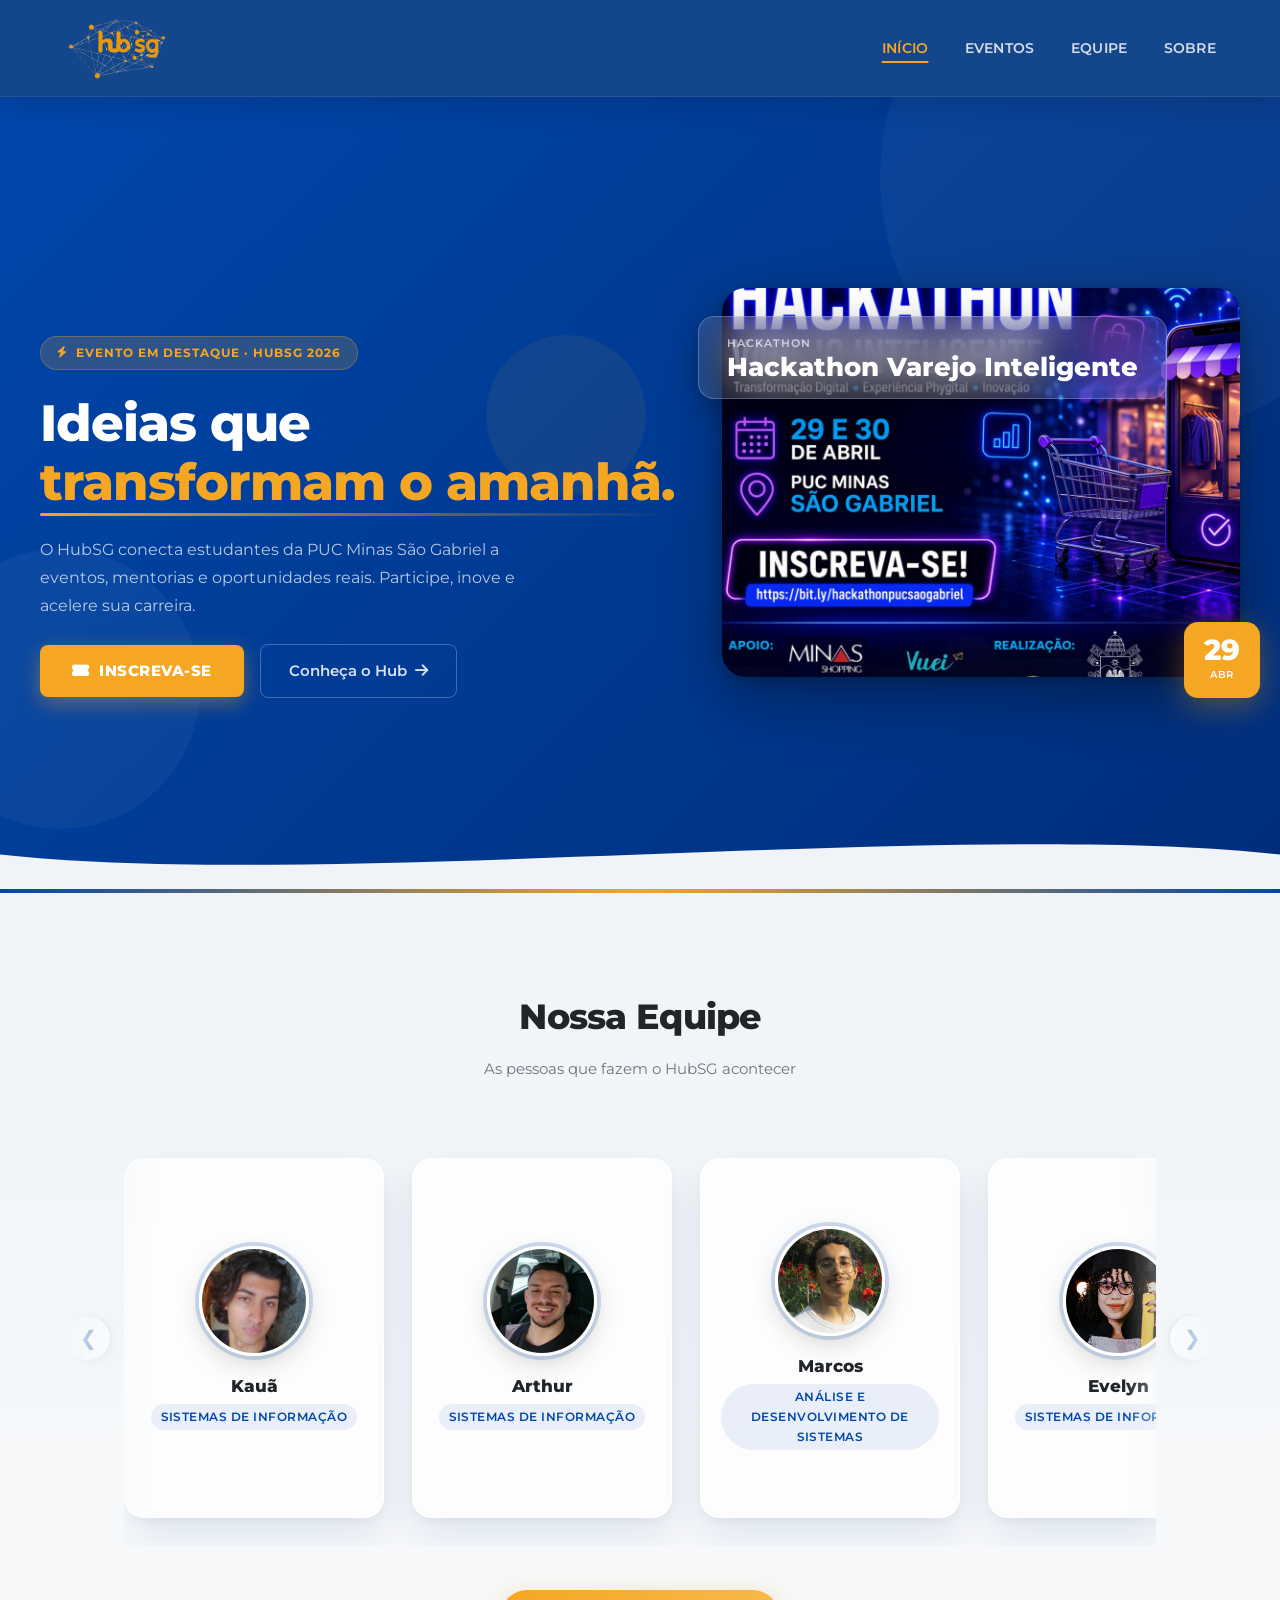
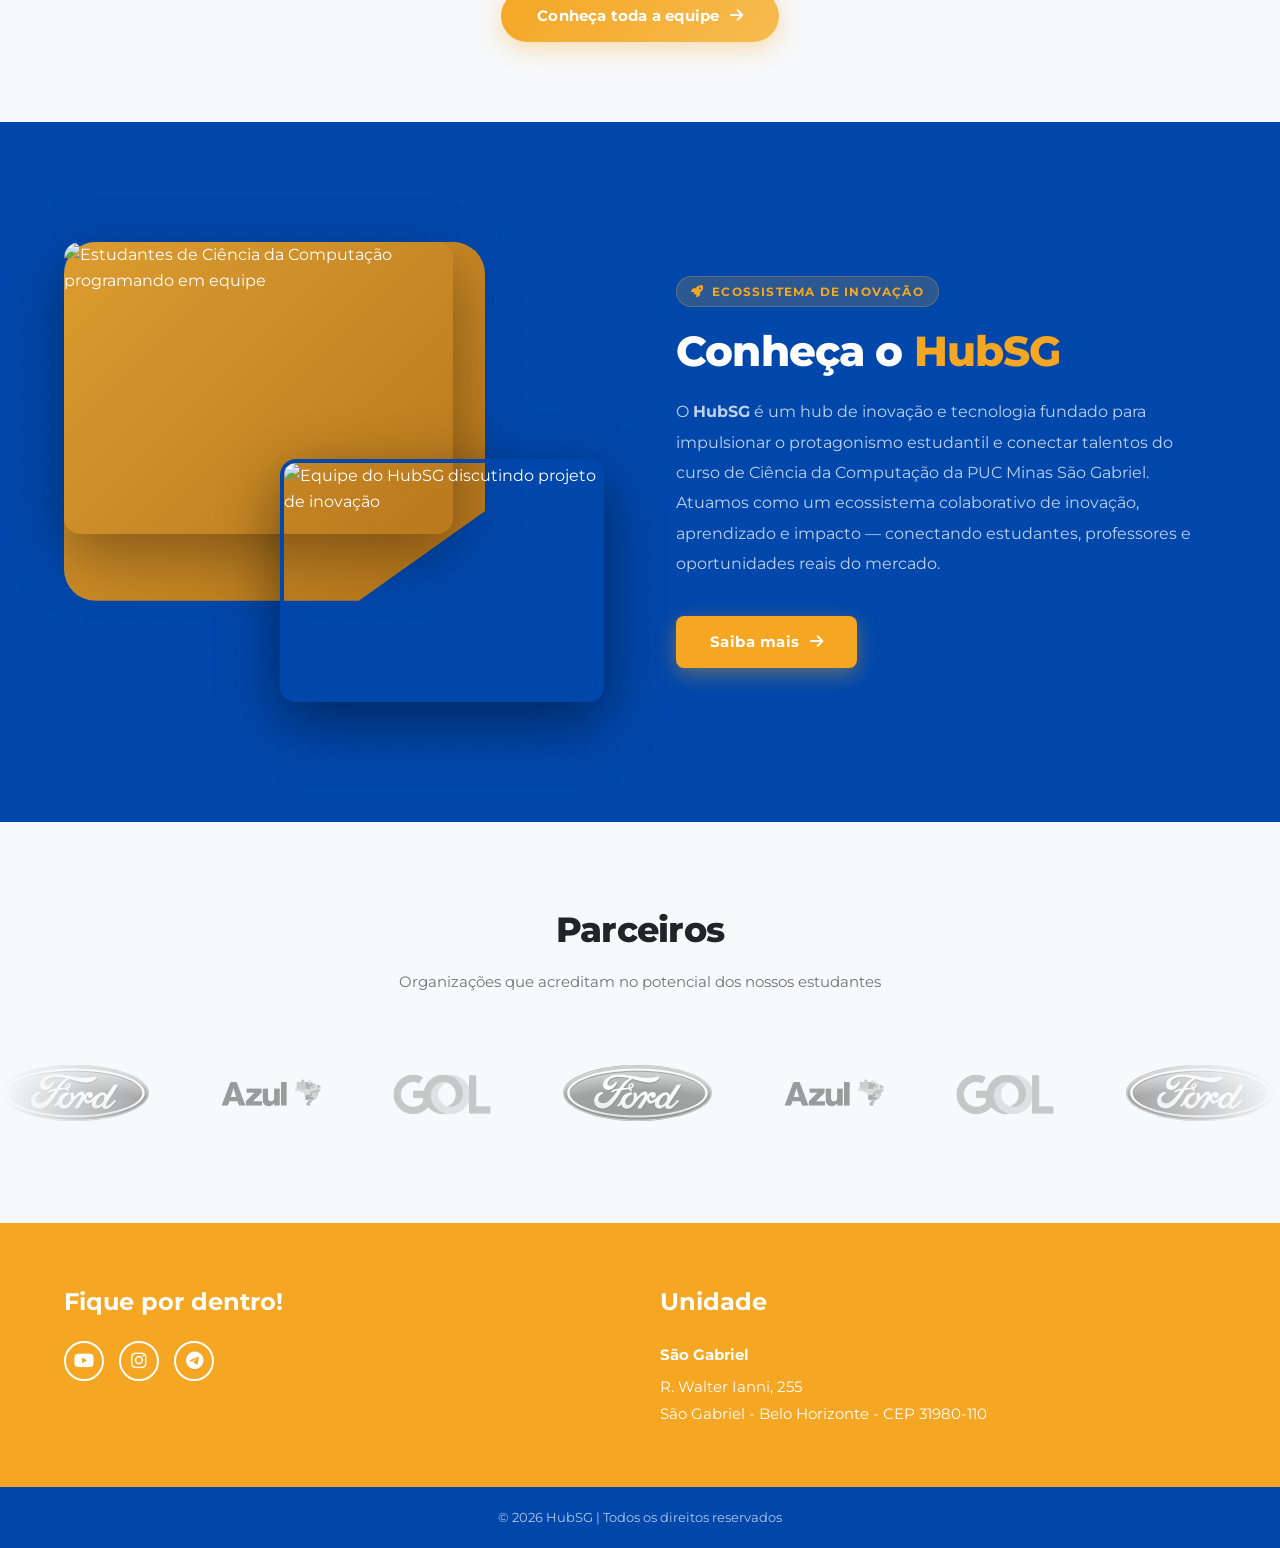
==== index.html @ 2fa50124 "Correção da imagem inicial" ====
<!DOCTYPE html>
<html lang="pt-BR">

<head>
    <meta charset="UTF-8">
    <meta name="viewport" content="width=device-width, initial-scale=1.0">
    <title>HubSG - Seu projeto pode virar negócio</title>

    <link href="https://fonts.googleapis.com/css2?family=Montserrat:wght@400;600;700;800&display=swap" rel="stylesheet">
    <link rel="stylesheet" href="https://cdnjs.cloudflare.com/ajax/libs/font-awesome/6.4.0/css/all.min.css">

    <link rel="stylesheet" href="src/assets/css/global.css">
    <link rel="stylesheet" href="src/assets/css/home.css">
    <link rel="stylesheet" href="src/assets/css/equipe.css">
</head>

<body>

    <header>
        <div class="container nav-container">
            <a href="#inicio" class="logo"><img src="src/assets/images/hero/image 34.png" alt="Logo HubSG"></a>
            <div class="menu-toggle" id="mobile-menu" aria-label="Abrir menu de navegação" aria-expanded="false">
                <i class="fas fa-bars" aria-hidden="true"></i>
            </div>
            <ul class="nav-links" id="nav-links" role="list">
                <li><a href="#inicio" class="active" aria-current="page">Início</a></li>
                <li><a href="pages/eventos.html">Eventos</a></li>
                <li><a href="pages/equipe.html">Equipe</a></li>
                <li><a href="pages/sobre.html">Sobre</a></li>
            </ul>
        </div>
    </header>

    <main>

        <!-- =============================================
             HERO SECTION
        ============================================= -->
        <section id="inicio" class="hero">

            <!-- Formas geométricas decorativas de fundo -->
            <div class="hero-bg-shapes" aria-hidden="true">
                <div class="shape shape-1"></div>
                <div class="shape shape-2"></div>
                <div class="shape shape-3"></div>
            </div>

            <div class="container">
                <div class="hero-banner">

                    <!-- Coluna esquerda: texto e CTAs -->
                    <div class="hero-content animate-on-scroll">

                        <!-- Pílula de categoria / eyebrow text -->
                        <span class="hero-tag">
                            <i class="fas fa-bolt"></i>
                            Evento em Destaque · HubSG 2026
                        </span>

                        <h1 class="hero-title">
                            Ideias que<br>
                            <span class="highlight">transformam o amanhã.</span>
                        </h1>

                        <p class="hero-subtitle">
                            O HubSG conecta estudantes da PUC Minas São Gabriel
                            a eventos, mentorias e oportunidades reais. Participe,
                            inove e acelere sua carreira.
                        </p>

                        <div class="hero-cta-group">
                            <a href="pages/eventos.html" class="btn-hero-primary" id="btn-hero-destaque">
                                <i class="fas fa-calendar-alt"></i>
                                Ver Eventos
                            </a>
                            <a href="pages/sobre.html" class="btn-hero-secondary">
                                Conheça o Hub
                                <i class="fas fa-arrow-right"></i>
                            </a>
                        </div>
                    </div>

                    <!-- Coluna direita: imagem com overlays glassmorphism -->
                    <div class="hero-visual">

                        <img id="hero-destaque-img" class="hero-visual__img"
                            src="../src/assets/images/eventos/hackathonVarejoInteligente.jpeg"
                            alt="Alunos e professores colaborando em projetos de inovação">

                        <!-- Badge glassmorphism: categoria + título do evento -->
                        <div class="hero-glass-badge" id="hero-destaque-badge">
                            <span class="badge-label" id="hero-badge-label">Hub de Inovação</span>
                            <span class="badge-value" id="hero-badge-value">HubSG</span>
                        </div>

                        <!-- Selo flutuante pulsante: dia + mês do evento -->
                        <div class="hero-year-badge" id="hero-destaque-data">
                            <div class="badge-year" id="hero-badge-dia">2026</div>
                            <div class="badge-tagline" id="hero-badge-mes">Presente</div>
                        </div>

                    </div>
                </div>
            </div>

            <!-- Divisor curvo SVG ligando com a próxima seção -->
            <div class="hero-wave" aria-hidden="true">
                <svg viewBox="0 0 1440 80" xmlns="http://www.w3.org/2000/svg" preserveAspectRatio="none">
                    <path d="M0,40 C360,80 1080,0 1440,40 L1440,80 L0,80 Z" fill="#f0f4f8" />
                </svg>
            </div>

        </section>


        <!-- =============================================
             EQUIPE SECTION (cards gerados via JS)
        ============================================= -->
        <section id="projetos" class="equipe animate-on-scroll">
            <div class="container">
                <h2 class="section-title">Nossa Equipe</h2>
                <p class="section-subtitle">As pessoas que fazem o HubSG acontecer</p>

                <div class="carousel-wrapper">
                    <button class="carousel-btn prev" aria-label="Card anterior">&#10094;</button>
                    <div class="carousel-track" id="team-grid"></div>
                    <button class="carousel-btn next" aria-label="Próximo card">&#10095;</button>
                </div>

                <!-- CTA: link para a página completa da equipe -->
                <div class="equipe-cta-wrapper">
                    <a href="pages/equipe.html" class="btn-equipe-ver-todos" id="btn-ver-toda-equipe">
                        <span>Conheça toda a equipe</span>
                        <i class="fas fa-arrow-right"></i>
                    </a>
                </div>
            </div>
        </section>


        <!-- =============================================
             ECOSSISTEMA / SOBRE SECTION
        ============================================= -->
        <section id="sobre" class="hubsg">
            <div class="container hubsg-container">

                <!-- Visual: imagens sobrepostas -->
                <div class="hubsg-visual animate-on-scroll">
                    <div class="abstract-shape" aria-hidden="true"></div>
                    <div class="hubsg-images">
                        <img src="https://images.unsplash.com/photo-1522071820081-009f0129c71c?auto=format&fit=crop&w=700&q=80"
                            alt="Estudantes de Ciência da Computação programando em equipe">
                        <img src="https://images.unsplash.com/photo-1517245386807-bb43f82c33c4?auto=format&fit=crop&w=700&q=80"
                            alt="Equipe do HubSG discutindo projeto de inovação">
                    </div>
                </div>

                <!-- Texto -->
                <div class="hubsg-text slide-in-right">
                    <span class="section-tag">
                        <i class="fas fa-rocket"></i>
                        Ecossistema de Inovação
                    </span>
                    <h2>Conheça o <em>HubSG</em></h2>
                    <p>
                        O <strong>HubSG</strong> é um hub de inovação e tecnologia fundado para impulsionar o
                        protagonismo
                        estudantil e conectar talentos do curso de Ciência da Computação da PUC Minas São Gabriel.
                        Atuamos como um ecossistema colaborativo de inovação, aprendizado e impacto — conectando
                        estudantes, professores e oportunidades reais do mercado.
                    </p>
                    <a href="pages/sobre.html" class="btn-saiba-mais">
                        Saiba mais
                        <i class="fas fa-arrow-right"></i>
                    </a>
                </div>
            </div>
        </section>


        <!-- =============================================
             PARCEIROS SECTION
        ============================================= -->
        <section id="parceiros" class="parceiros animate-on-scroll">
            <div class="container">
                <h2 class="section-title">Parceiros</h2>
                <p class="section-subtitle">Organizações que acreditam no potencial dos nossos estudantes</p>
            </div>

            <!-- A faixa de logos é full-width intencionalmente (fora do .container) -->
            <div class="logos-carousel" aria-label="Carrossel de logos dos parceiros">
                <div class="logos-track">
                    <!-- Logos originais -->
                    <img src="src/assets/images/logos/Ford_Motor_Company_Logo.svg" alt="Logo Ford">
                    <img src="src/assets/images/logos/LOGO_AZUL_LINHAS_AEREAS.png" alt="Logo Azul">
                    <img src="src/assets/images/logos/Gol_Linhas_Aéreas_Inteligentes_logo_(2015,_without_the_slogan).svg.png"
                        alt="Logo GOL">
                    <!-- Duplicados para o loop infinito funcionar sem salto -->
                    <img src="src/assets/images/logos/Ford_Motor_Company_Logo.svg" alt="Logo Ford" aria-hidden="true">
                    <img src="src/assets/images/logos/LOGO_AZUL_LINHAS_AEREAS.png" alt="Logo Azul" aria-hidden="true">
                    <img src="src/assets/images/logos/Gol_Linhas_Aéreas_Inteligentes_logo_(2015,_without_the_slogan).svg.png"
                        alt="Logo GOL" aria-hidden="true">
                </div>
            </div>
        </section>

    </main>

    <section class="pre-footer">
        <div class="container pre-footer-grid">
            <div class="pre-footer-col">
                <h3>Fique por dentro!</h3>
                <div class="social-links">
                    <a href="#" aria-label="YouTube"><i class="fab fa-youtube"></i></a>
                    <a href="#" aria-label="Instagram"><i class="fab fa-instagram"></i></a>
                    <a href="#" aria-label="Telegram"><i class="fab fa-telegram-plane"></i></a>
                </div>
            </div>
            <div class="pre-footer-col">
                <h3>Unidade</h3>
                <div class="address-text">
                    <strong>São Gabriel</strong>
                    R. Walter Ianni, 255<br>
                    São Gabriel - Belo Horizonte - CEP 31980-110
                </div>
            </div>
        </div>
    </section>

    <footer>
        <div class="container">
            © 2026 HubSG | Todos os direitos reservados
        </div>
    </footer>

    <script src="src/scripts/global.js" defer></script>
    <script src="src/scripts/animations.js" defer></script>
    <script src="src/scripts/carrossel.js" defer></script>
    <script src="src/scripts/home-hero.js" defer></script>
</body>

</html>
---- src/assets/css/global.css ----
/* --- Variáveis --- */
:root {
    --primary-blue: #0047AB;
    --dark-blue: #003380;
    --orange: #F5A623;
    --orange-hover: #e0961b;
    --white: #FFFFFF;
    --light-gray: #F8F9FA;
    --dark-text: #212529;
    --card-shadow: 0 8px 24px rgba(0, 0, 0, 0.08);
    --transition: all 0.3s ease;
}

/* --- Reset e Estilos Globais --- */
* {
    margin: 0;
    padding: 0;
    box-sizing: border-box;
}

html {
    scroll-behavior: smooth;
}

body {
    font-family: 'Montserrat', sans-serif;
    color: var(--dark-text);
    line-height: 1.6;
    background-color: var(--white);
    overflow-x: hidden;
}

a {
    text-decoration: none;
    color: inherit;
}

ul {
    list-style: none;
}

img {
    max-width: 100%;
    height: auto;
    display: block;
}

.container {
    width: 90%;
    max-width: 1200px;
    margin: 0 auto;
}

/* --- Animações --- */
.animate-on-scroll {
    opacity: 0;
    transform: translateY(30px);
    transition: opacity 0.8s ease-out, transform 0.8s ease-out;
}

.animate-on-scroll.visible {
    opacity: 1;
    transform: translateY(0);
}

.slide-in-right {
    opacity: 0;
    transform: translateX(50px);
    transition: opacity 0.8s ease-out, transform 0.8s ease-out;
}

.slide-in-right.visible {
    opacity: 1;
    transform: translateX(0);
}

/* ──────────────────────────────────────────────────────────
   CABEÇALHO (HEADER) — Premium Glassmorphism
   ────────────────────────────────────────────────────────── */

/*
  Em vez de um bloco sólido, usamos uma cor azul translúcida
  combinada com backdrop-filter: blur() para o efeito glass.
  Isso garante que o conteúdo rolado por baixo apareça difuso,
  mantendo o header legível e visualmente sofisticado.
*/
header {
    background-color: rgba(0, 55, 130, 0.92);
    backdrop-filter: blur(14px);
    -webkit-backdrop-filter: blur(14px);
    color: var(--white);
    padding: 16px 0;
    position: sticky;
    top: 0;
    z-index: 1000;
    /* Borda inferior sutil que separa header do conteúdo sem ser agressiva */
    border-bottom: 1px solid rgba(255, 255, 255, 0.08);
    /* Sombra difusa e suave — não a sombra dura anterior */
    box-shadow: 0 4px 32px rgba(0, 0, 0, 0.18);
    /* Transição para mudanças de scroll (usada opcionalmente via JS) */
    transition: background-color 0.3s ease, box-shadow 0.3s ease;
}

.nav-container {
    display: flex;
    justify-content: space-between;
    align-items: center;
}

.logo img {
    height: 64px;
    width: auto;
    transition: transform 0.3s ease, opacity 0.3s ease;
}
.logo:hover img {
    transform: scale(1.04);
    opacity: 0.9;
}

/* ── Links de navegação (desktop) ── */
.nav-links {
    display: flex;
    gap: 36px;
    align-items: center;
}

.nav-links a {
    color: rgba(255, 255, 255, 0.82);
    font-weight: 600;
    font-size: 14px;
    letter-spacing: 0.3px;
    text-transform: uppercase;
    position: relative;
    padding-bottom: 4px;
    transition: color 0.25s ease;
}

/*
  Sublinhado animado do CENTRO para as PONTAS.
  O truque: left: 50% + width: 0 + transform: translateX(-50%)
  faz a linha crescer simetricamente a partir do centro.
*/
.nav-links a::after {
    content: '';
    position: absolute;
    bottom: -2px;
    left: 50%;
    width: 0;
    height: 2px;
    background-color: var(--orange);
    border-radius: 2px;
    transform: translateX(-50%);
    transition: width 0.3s ease;
}

/* Hover: cor laranja + leve lift + linha cresce do centro */
.nav-links a:hover {
    color: var(--orange);
    transform: translateY(-1px);
}
.nav-links a:hover::after {
    width: 100%;
}

/* ── Estado ATIVO (página atual) ── */
/*
  Adicione class="active" no <a> do link da página corrente.
  O link ativo fica laranja e com a linha sempre visível.
*/
.nav-links a.active {
    color: var(--orange);
}
.nav-links a.active::after {
    width: 100%;
}

/* ── Hambúrguer (mobile) ── */
.menu-toggle {
    display: none;
    flex-direction: column;
    justify-content: center;
    align-items: center;
    width: 40px;
    height: 40px;
    cursor: pointer;
    background: rgba(255, 255, 255, 0.1);
    border-radius: 8px;
    border: 1px solid rgba(255, 255, 255, 0.15);
    transition: background 0.25s ease;
    z-index: 1001;
}
.menu-toggle:hover {
    background: rgba(255, 255, 255, 0.18);
}

/*
  Ícone do hambúrguer como 3 barras puras em CSS
  (sem depender de FontAwesome para o ícone em si).
  Mantemos o <i class="fas fa-bars"> para quem já usa FA,
  mas o botão em si tem o estilo próprio.
*/
.menu-toggle i {
    font-size: 18px;
    color: var(--white);
    line-height: 1;
    pointer-events: none;
}


/* --- Pré-rodapé --- */
.pre-footer {
    background-color: var(--orange);
    color: var(--white);
    padding: 60px 0;
}

.pre-footer-grid {
    display: grid;
    grid-template-columns: 1fr 1fr;
    gap: 40px;
}

.pre-footer h3 {
    font-size: 24px;
    font-weight: 700;
    margin-bottom: 20px;
}

.social-links {
    display: flex;
    gap: 15px;
}

.social-links a {
    display: flex;
    align-items: center;
    justify-content: center;
    width: 40px;
    height: 40px;
    border: 2px solid var(--white);
    border-radius: 50%;
    font-size: 18px;
    transition: var(--transition);
}

.social-links a:hover {
    background-color: var(--white);
    color: var(--orange);
}

.address-text {
    font-size: 15px;
    line-height: 1.8;
}

.address-text strong {
    display: block;
    margin-bottom: 5px;
}

/* --- Rodapé --- */
footer {
    background-color: var(--primary-blue);
    color: rgba(255, 255, 255, 0.7);
    text-align: center;
    padding: 20px 0;
    font-size: 13px;
}

/* --- Responsividade --- */
@media (max-width: 992px) {
    .hero-banner {
        flex-direction: column;
    }

    .hero-visual {
        clip-path: none;
        min-height: 300px;
    }

    .hubsg-container {
        flex-direction: column;
    }

    .hubsg-visual {
        width: 100%;
    }

    .abstract-shape {
        clip-path: polygon(0 0, 100% 0, 100% 40%, 0% 60%);
        height: 100%;
    }
}

@media (max-width: 768px) {

    /* ── Menu hambúrguer visível ── */
    .menu-toggle {
        display: flex;
    }

    /*
      Menu mobile: painel elegante com Glassmorphism.
      Usamos opacity + transform (translateY) em vez de display:none/block
      para que a transição CSS funcione corretamente.
      O JS alterna a classe .active para disparar a animação.
    */
    .nav-links {
        /* Estado FECHADO (invisível, deslocado para cima) */
        flex-direction: column;
        align-items: center;
        gap: 4px;
        position: absolute;
        top: calc(100% + 8px); /* 8px abaixo do header */
        left: 16px;
        right: 16px;
        width: auto;
        /* Glassmorphism no painel mobile */
        background: rgba(0, 38, 100, 0.96);
        backdrop-filter: blur(20px);
        -webkit-backdrop-filter: blur(20px);
        border: 1px solid rgba(255, 255, 255, 0.1);
        border-radius: 0 0 20px 20px;
        padding: 12px 0 20px;
        box-shadow: 0 20px 60px rgba(0, 0, 0, 0.35);
        text-align: center;
        /* Animação de entrada */
        opacity: 0;
        transform: translateY(-12px);
        pointer-events: none;
        transition: opacity 0.3s ease, transform 0.3s ease;
        /* Sobrepõe o conteúdo abaixo do header */
        z-index: 999;
    }

    /* Estado ABERTO — disparado pelo JS via .active */
    .nav-links.active {
        opacity: 1;
        transform: translateY(0);
        pointer-events: auto;
    }

    /* Links dentro do menu mobile */
    .nav-links li {
        width: 100%;
    }
    .nav-links a {
        display: block;
        width: 100%;
        padding: 14px 24px;
        font-size: 13px;
        letter-spacing: 1px;
        color: rgba(255, 255, 255, 0.85);
        border-radius: 10px;
        transition: background 0.2s ease, color 0.2s ease;
        text-transform: uppercase;
    }
    /* Hover no mobile: destaque sutil */
    .nav-links a:hover {
        background: rgba(255, 255, 255, 0.08);
        color: var(--orange);
        transform: none; /* Remove o translateY do desktop no mobile */
    }
    /* Linha ativa no mobile */
    .nav-links a::after {
        display: none;
    }
    .nav-links a.active {
        background: rgba(245, 166, 35, 0.12);
        color: var(--orange);
    }

    /* Separador decorativo entre items */
    .nav-links li + li {
        border-top: 1px solid rgba(255, 255, 255, 0.06);
    }

    /* ── Outros ajustes mobile ── */
    .hero-title {
        font-size: 26px;
    }

    .pre-footer-grid {
        grid-template-columns: 1fr;
        text-align: center;
    }

    .social-links {
        justify-content: center;
    }
}
---- src/assets/css/home.css ----
/* ================================================================
   home.css — Estilos exclusivos da Home
   Projeto: HubSG — Hub de Inovação PUC Minas São Gabriel
   Padrão: Mobile-first · Reusa variáveis e utilitários de global.css
================================================================ */


/* ================================================================
   KEYFRAMES GLOBAIS DA HOME
================================================================ */

/* Surgimento suave de baixo para cima */
@keyframes fadeInUp {
    from {
        opacity: 0;
        transform: translateY(40px);
    }
    to {
        opacity: 1;
        transform: translateY(0);
    }
}

/* Pulso suave no selo flutuante */
@keyframes pulse-glow {
    0%, 100% { box-shadow: 0 8px 32px rgba(245, 166, 35, 0.35); }
    50%       { box-shadow: 0 12px 48px rgba(245, 166, 35, 0.65); }
}

/* Floating suave para formas decorativas */
@keyframes float {
    0%, 100% { transform: translateY(0) rotate(0deg); }
    50%       { transform: translateY(-18px) rotate(3deg); }
}

/* Scroll do carrossel de logos */
@keyframes scroll-carousel {
    0%   { transform: translateX(0); }
    100% { transform: translateX(-50%); }
}


/* ================================================================
   1. HERO SECTION
================================================================ */

.hero {
    background: linear-gradient(135deg, var(--primary-blue) 0%, #002d7a 100%);
    padding: 80px 0 0;
    position: relative;
    overflow: hidden;
    /* altura mínima generosa para a hero respirar */
    min-height: 88vh;
    display: flex;
    align-items: center;
}

/* --- Formas de fundo decorativas --- */
.hero-bg-shapes {
    position: absolute;
    inset: 0;
    pointer-events: none;
    z-index: 1;
}

.hero-bg-shapes .shape {
    position: absolute;
    border-radius: 50%;
    background: rgba(255, 255, 255, 0.04);
}

.hero-bg-shapes .shape-1 {
    width: 520px;
    height: 520px;
    top: -180px;
    right: -120px;
    animation: float 9s ease-in-out infinite;
}

.hero-bg-shapes .shape-2 {
    width: 280px;
    height: 280px;
    bottom: 60px;
    left: -80px;
    animation: float 12s ease-in-out infinite reverse;
}

.hero-bg-shapes .shape-3 {
    width: 160px;
    height: 160px;
    top: 30%;
    left: 38%;
    animation: float 7s ease-in-out infinite;
    background: rgba(245, 166, 35, 0.07);
}

/* --- Container principal da hero --- */
.hero > .container {
    position: relative;
    z-index: 2;
    width: 100%;
}

/* Layout em duas colunas: conteúdo | visual
   Rebalanceado: texto ganha mais espaço (1.15fr),
   imagem fica proporcional como "card de destaque" (1fr) */
.hero-banner {
    display: grid;
    grid-template-columns: 1.15fr 1fr;
    align-items: center;
    gap: 48px;
    animation: fadeInUp 0.9s ease-out both;
}

/* --- Coluna esquerda: texto --- */
.hero-content {
    display: flex;
    flex-direction: column;
    gap: 24px;
    padding: 48px 0 80px;
}

/* Pílula de categoria acima do título */
.hero-tag {
    display: inline-flex;
    align-items: center;
    gap: 8px;
    background: rgba(245, 166, 35, 0.18);
    color: var(--orange);
    font-size: 0.78rem;
    font-weight: 700;
    letter-spacing: 0.08em;
    text-transform: uppercase;
    padding: 6px 16px;
    border-radius: 100px;
    border: 1px solid rgba(245, 166, 35, 0.3);
    width: fit-content;
}

.hero-tag i {
    font-size: 0.7rem;
}

/* Título principal */
.hero-title {
    color: var(--white);
    font-size: clamp(2rem, 4.5vw, 3.2rem);
    font-weight: 800;
    line-height: 1.15;
    letter-spacing: -0.02em;
}

/* Destaque laranja com sublinhado decorativo */
.hero-title .highlight {
    color: var(--orange);
    position: relative;
    display: inline-block;
    white-space: nowrap;
}

.hero-title .highlight::after {
    content: '';
    position: absolute;
    bottom: -4px;
    left: 0;
    width: 100%;
    height: 3px;
    background: linear-gradient(90deg, var(--orange), transparent);
    border-radius: 2px;
}

/* Subtítulo */
.hero-subtitle {
    font-size: 1rem;
    color: rgba(255, 255, 255, 0.72);
    line-height: 1.75;
    max-width: 480px;
}

/* Grupo de CTAs */
.hero-cta-group {
    display: flex;
    gap: 16px;
    flex-wrap: wrap;
    align-items: center;
}

/* Botão primário — laranja sólido com glow */
.btn-hero-primary {
    display: inline-flex;
    align-items: center;
    gap: 10px;
    background: var(--orange);
    color: var(--white);
    font-weight: 800;
    font-size: 0.95rem;
    padding: 14px 32px;
    border-radius: 8px;
    letter-spacing: 0.03em;
    text-transform: uppercase;
    transition: transform 0.25s ease, box-shadow 0.25s ease, background 0.25s ease;
    box-shadow: 0 6px 20px rgba(245, 166, 35, 0.4);
}

.btn-hero-primary:hover {
    background: var(--orange-hover);
    transform: translateY(-3px);
    box-shadow: 0 12px 32px rgba(245, 166, 35, 0.55);
}

/* Botão secundário — contorno translúcido */
.btn-hero-secondary {
    display: inline-flex;
    align-items: center;
    gap: 8px;
    color: rgba(255, 255, 255, 0.85);
    font-weight: 600;
    font-size: 0.95rem;
    padding: 14px 28px;
    border-radius: 8px;
    border: 1.5px solid rgba(255, 255, 255, 0.25);
    transition: border-color 0.25s, color 0.25s, background 0.25s, transform 0.25s;
}

.btn-hero-secondary:hover {
    border-color: var(--orange);
    color: var(--orange);
    background: rgba(245, 166, 35, 0.07);
    transform: translateY(-2px);
}

/* --- Coluna direita: imagem com overlays --- */
.hero-visual {
    position: relative;
    /* A imagem principal extravasa ligeiramente a hero */
    height: 100%;
    min-height: 480px;
}

/* Imagem principal da hero
   Tratada como "card de destaque" sofisticado:
   altura máxima controlada + aspect-ratio para consistência
   entre imagens e GIFs com proporções diferentes.
   Clip-path sutil apenas no canto inferior esquerdo. */
.hero-visual__img {
    width: 100%;
    max-height: 440px;
    aspect-ratio: 4 / 3;
    object-fit: cover;
    border-radius: 24px;
    display: block;
    /* Sombra difusa profunda — transmite profundidade sem clip */
    box-shadow:
        0 20px 60px rgba(0, 0, 0, 0.35),
        0 4px 16px rgba(0, 0, 0, 0.18);
    /* Transição suave para o crossfade do home-hero.js */
    transition: opacity 0.3s ease;
}

/* Overlay glassmorphism com o nome do hub */
.hero-glass-badge {
    position: absolute;
    top: 28px;
    left: -24px;                            /* sobrepõe a imagem */
    background: rgba(255, 255, 255, 0.12);
    backdrop-filter: blur(18px);
    -webkit-backdrop-filter: blur(18px);
    border: 1px solid rgba(255, 255, 255, 0.22);
    border-radius: 16px;
    padding: 18px 28px;
    color: var(--white);
    display: flex;
    flex-direction: column;
    gap: 2px;
    min-width: 180px;
    box-shadow: 0 8px 32px rgba(0, 0, 0, 0.25);
}

.hero-glass-badge .badge-label {
    font-size: 0.68rem;
    font-weight: 600;
    letter-spacing: 0.1em;
    text-transform: uppercase;
    color: rgba(255, 255, 255, 0.65);
}

.hero-glass-badge .badge-value {
    font-size: 1.6rem;
    font-weight: 800;
    line-height: 1;
}

/* Selo flutuante com o ano — pulsante */
.hero-year-badge {
    position: absolute;
    bottom: 80px;
    right: -20px;
    background: var(--orange);
    color: var(--white);
    border-radius: 14px;
    padding: 14px 20px;
    text-align: center;
    font-weight: 800;
    box-shadow: 0 8px 32px rgba(245, 166, 35, 0.35);
    animation: pulse-glow 3s ease-in-out infinite;
}

.hero-year-badge .badge-year {
    font-size: 1.8rem;
    line-height: 1;
}

.hero-year-badge .badge-tagline {
    font-size: 0.65rem;
    font-weight: 600;
    letter-spacing: 0.08em;
    text-transform: uppercase;
    opacity: 0.85;
    margin-top: 3px;
}

/* --- Divisor curvo SVG na base da Hero --- */
.hero-wave {
    position: absolute;
    bottom: -1px;
    left: 0;
    width: 100%;
    line-height: 0;
    z-index: 3;
}

.hero-wave svg {
    display: block;
    width: 100%;
}


/* ================================================================
   2. SEÇÃO ECOSSISTEMA (Sobre / HubSG)
================================================================ */

.hubsg {
    background-color: var(--primary-blue);
    padding: 120px 0;
    color: var(--white);
    position: relative;
    overflow: hidden;
}

/* Padrão de pontos decorativo no fundo */
.hubsg::before {
    content: '';
    position: absolute;
    inset: 0;
    background-image: radial-gradient(circle, rgba(255,255,255,0.06) 1px, transparent 1px);
    background-size: 32px 32px;
    pointer-events: none;
}

.hubsg-container {
    display: flex;
    align-items: center;
    gap: 72px;
    position: relative;
    z-index: 2;
}

/* --- Bloco visual (imagens sobrepostas) --- */
.hubsg-visual {
    flex: 1;
    position: relative;
    min-height: 460px;
}

/* Forma abstrata geométrica laranja ao fundo */
.abstract-shape {
    position: absolute;
    background: linear-gradient(135deg, var(--orange) 0%, #c8790a 100%);
    width: 78%;
    height: 78%;
    top: 0;
    left: 0;
    border-radius: 32px;
    z-index: 1;
    opacity: 0.9;
    clip-path: polygon(0 0, 100% 0, 100% 75%, 70% 100%, 0 100%);
}

/* Imagens empilhadas com offset (efeito masonry) */
.hubsg-images {
    position: relative;
    z-index: 2;
    height: 100%;
    min-height: 460px;
}

/* Imagem de cima — alinhada à esquerda */
.hubsg-images img:nth-child(1) {
    position: absolute;
    top: 0;
    left: 0;
    width: 72%;
    border-radius: 16px;
    box-shadow: 0 20px 60px rgba(0, 0, 0, 0.35);
    transition: transform 0.4s ease, box-shadow 0.4s ease;
    object-fit: cover;
    aspect-ratio: 4 / 3;
}

/* Imagem de baixo — deslocada para a direita, sobrepõe */
.hubsg-images img:nth-child(2) {
    position: absolute;
    bottom: 0;
    right: 0;
    width: 60%;
    border-radius: 16px;
    border: 4px solid var(--primary-blue);
    box-shadow: 0 20px 60px rgba(0, 0, 0, 0.45);
    transition: transform 0.4s ease, box-shadow 0.4s ease;
    object-fit: cover;
    aspect-ratio: 4 / 3;
}

/* Hover nas imagens: leve zoom + sombra profunda */
.hubsg-images img:hover {
    transform: scale(1.04) translateY(-4px);
    box-shadow: 0 28px 72px rgba(0, 0, 0, 0.5);
    z-index: 3;
}

/* --- Bloco de texto --- */
.hubsg-text {
    flex: 1;
}

/* Pílula de categoria */
.hubsg-text .section-tag {
    display: inline-flex;
    align-items: center;
    gap: 8px;
    background: rgba(245, 166, 35, 0.18);
    color: var(--orange);
    font-size: 0.75rem;
    font-weight: 700;
    letter-spacing: 0.1em;
    text-transform: uppercase;
    padding: 5px 14px;
    border-radius: 100px;
    border: 1px solid rgba(245, 166, 35, 0.3);
    margin-bottom: 20px;
}

.hubsg-text h2 {
    font-size: clamp(1.8rem, 3.5vw, 2.6rem);
    font-weight: 800;
    margin-bottom: 20px;
    line-height: 1.2;
    letter-spacing: -0.02em;
}

.hubsg-text h2 em {
    font-style: normal;
    color: var(--orange);
}

.hubsg-text p {
    font-size: 1rem;
    line-height: 1.9;
    color: rgba(255, 255, 255, 0.75);
    margin-bottom: 36px;
}

/* Botão "Saiba mais" com micro-animação */
.btn-saiba-mais {
    display: inline-flex;
    align-items: center;
    gap: 10px;
    background: var(--orange);
    color: var(--white);
    padding: 14px 34px;
    border-radius: 8px;
    font-weight: 700;
    font-size: 0.95rem;
    letter-spacing: 0.03em;
    transition: transform 0.25s ease, box-shadow 0.25s ease, background 0.25s ease;
    box-shadow: 0 6px 20px rgba(245, 166, 35, 0.4);
}

.btn-saiba-mais:hover {
    background: var(--orange-hover);
    transform: translateY(-3px);
    box-shadow: 0 14px 36px rgba(245, 166, 35, 0.55);
}

.btn-saiba-mais i {
    transition: transform 0.25s ease;
}

.btn-saiba-mais:hover i {
    transform: translateX(5px);
}


/* ================================================================
   3. SEÇÃO PARCEIROS
================================================================ */

.parceiros {
    background-color: var(--light-gray);
    padding: 80px 0;
    text-align: center;
    overflow: hidden;
}

/* Subtítulo descritivo abaixo do título da seção */
.parceiros .section-subtitle {
    font-size: 0.95rem;
    color: #6c757d;
    margin-top: 8px;
    margin-bottom: 0;
}

/* Faixa de logos infinita */
.logos-carousel {
    margin-top: 48px;
    overflow: hidden;
    position: relative;
    /* Fade nas bordas para um look mais premium */
    -webkit-mask-image: linear-gradient(to right, transparent 0%, black 12%, black 88%, transparent 100%);
    mask-image:         linear-gradient(to right, transparent 0%, black 12%, black 88%, transparent 100%);
}

/* A track contém os logos duplicados para o loop infinito */
.logos-track {
    display: flex;
    align-items: center;
    /* A animação agora percorre -50% porque a track tem o conteúdo duplicado */
    animation: scroll-carousel 28s linear infinite;
    width: max-content;
}

/* Pausa ao passar o mouse na área do carrossel */
.logos-carousel:hover .logos-track {
    animation-play-state: paused;
}

/* Cada logo: começa cinza, ganha cor no hover */
.logos-track img {
    height: 56px;
    width: auto;
    flex-shrink: 0;
    margin-right: 72px;
    /* Filtro grayscale + opacidade reduzida para look clean */
    filter: grayscale(100%) opacity(0.45);
    transition: filter 0.4s ease, transform 0.3s ease;
}

/* Exceção: logo da Azul é maior */
.logos-track img[alt="Logo Azul"] {
    height: 100px;
}

/* No hover, o logo ganha cor e destaque */
.logos-track img:hover {
    filter: grayscale(0%) opacity(1);
    transform: scale(1.1);
}


/* ================================================================
   RESPONSIVIDADE
================================================================ */

/* ── TABLET (≤ 1024px) ────────────────────────────────────────
   Layout passa a ser uma coluna:
   texto acima, imagem de evento abaixo.
   CORREÇÃO CRÍTICA: display:none removido do .hero-visual —
   o usuário mobile via o evento em destaque que é a feature
   principal da home.
─────────────────────────────────────────────────────────────── */
@media (max-width: 1024px) {
    .hero-banner {
        grid-template-columns: 1fr;
        gap: 32px;
    }

    .hero-content {
        padding: 60px 0 0;
        align-items: center;
        text-align: center;
    }

    .hero-title .highlight::after {
        display: none;
    }

    .hero-subtitle {
        max-width: 100%;
    }

    .hero-cta-group {
        justify-content: center;
    }

    /*
      ANTES: display: none — usuário mobile perdia a feature!
      AGORA: imagem aparece abaixo do texto, com altura limitada
      para não dominar a tela em dispositivos menores.
    */
    .hero-visual {
        min-height: unset;
        height: auto;
        /* Limita a largura para parecer um card centralizado */
        max-width: 560px;
        margin: 0 auto;
        width: 100%;
        /* Padding inferior para que a wave SVG não sobreponha */
        padding-bottom: 40px;
    }

    .hero-visual__img {
        max-height: 360px;
        aspect-ratio: 16 / 9;
        border-radius: 20px;
    }

    /*
      Badges reposicionados para não saírem da tela em tablet.
      Removemos os offsets negativos (left: -24px, right: -20px)
      que funcionam apenas no desktop.
    */
    .hero-glass-badge {
        left: 12px;
        top: 16px;
        padding: 12px 18px;
        min-width: unset;
    }

    .hero-year-badge {
        right: 12px;
        bottom: 52px;
        padding: 10px 14px;
    }

    .hubsg-container {
        flex-direction: column;
        gap: 60px;
    }

    .hubsg-visual {
        width: 100%;
        min-height: 380px;
    }
}

/* ── MOBILE (≤ 768px) ─────────────────────────────────────────
   Refinamentos adicionais para telas pequenas.
─────────────────────────────────────────────────────────────── */
@media (max-width: 768px) {
    .hero {
        min-height: auto;
        padding: 60px 0 0;
    }

    .hero-content {
        padding: 40px 0 24px;
    }

    .hero-title {
        font-size: 1.9rem;
    }

    /* Imagem ainda menor em mobile para não empurrar demais o scroll */
    .hero-visual {
        max-width: 100%;
        padding-bottom: 32px;
    }

    .hero-visual__img {
        max-height: 260px;
        aspect-ratio: 3 / 2;
        border-radius: 16px;
    }

    /*
      Badges menores e totalmente dentro da imagem.
      Em mobile muito pequeno, usamos % ao invés de px
      para os posicionamentos.
    */
    .hero-glass-badge {
        left: 10px;
        top: 10px;
        padding: 8px 12px;
        border-radius: 10px;
    }

    .hero-glass-badge .badge-label {
        font-size: 0.58rem;
    }

    .hero-glass-badge .badge-value {
        font-size: 1rem;
    }

    .hero-year-badge {
        right: 10px;
        bottom: 42px;
        padding: 8px 11px;
        border-radius: 10px;
    }

    .hero-year-badge .badge-year {
        font-size: 1.2rem;
    }

    .hero-year-badge .badge-tagline {
        font-size: 0.55rem;
    }

    .hubsg {
        padding: 80px 0;
    }

    .hubsg-images img:nth-child(1) {
        position: relative;
        width: 80%;
        margin-bottom: 20px;
    }

    .hubsg-images img:nth-child(2) {
        position: relative;
        width: 70%;
        margin-left: auto;
    }

    .hubsg-images {
        display: flex;
        flex-direction: column;
        min-height: auto;
    }

    .logos-track img {
        height: 44px;
        margin-right: 48px;
    }

    .logos-track img[alt="Logo Azul"] {
        height: 80px;
    }
}
---- src/assets/css/equipe.css ----
/* ================================================================
   equipe.css — Seção de Equipe e Carrossel
   Projeto: HubSG — Hub de Inovação PUC Minas São Gabriel
   Design: Cards 3D flip premium com carrossel nativo mobile-friendly
================================================================ */


/* ================================================================
   KEYFRAMES
================================================================ */

/* Entrada suave dos cards quando visíveis */
@keyframes cardReveal {
    from {
        opacity: 0;
        transform: translateY(24px) scale(0.97);
    }
    to {
        opacity: 1;
        transform: translateY(0) scale(1);
    }
}


/* ================================================================
   1. SEÇÃO WRAPPER
================================================================ */

.equipe {
    background: linear-gradient(180deg, #f0f4f8 0%, var(--light-gray) 100%);
    padding: 100px 0 80px;
    text-align: center;
    position: relative;
    overflow: hidden;
}

/* Detalhe decorativo superior */
.equipe::before {
    content: '';
    position: absolute;
    top: 0;
    left: 0;
    right: 0;
    height: 4px;
    background: linear-gradient(90deg, var(--primary-blue), var(--orange), var(--primary-blue));
}

/* Título da seção */
.section-title {
    font-size: clamp(1.6rem, 3.5vw, 2.2rem);
    color: var(--dark-text);
    margin-bottom: 12px;
    font-weight: 800;
    letter-spacing: -0.02em;
}

/* Subtítulo descritivo abaixo do título */
.section-subtitle {
    font-size: 0.95rem;
    color: #6c757d;
    margin-bottom: 48px;
}


/* ================================================================
   2. CARROSSEL WRAPPER
================================================================ */

.carousel-wrapper {
    position: relative;
    display: flex;
    align-items: center;
    gap: 12px;
    /* Fade nas bordas laterais para dar profundidade */
    -webkit-mask-image: linear-gradient(to right, transparent 0%, black 8%, black 92%, transparent 100%);
    mask-image:         linear-gradient(to right, transparent 0%, black 8%, black 92%, transparent 100%);
}

/* A track é o scroll container nativo (mobile-friendly) */
.carousel-track {
    display: flex;
    gap: 28px;
    /* Scroll nativo + snap para mobile fluido */
    overflow-x: auto;
    scroll-snap-type: x mandatory;
    -webkit-overflow-scrolling: touch;
    scrollbar-width: none;           /* Oculta scrollbar no Firefox */
    padding: 28px 40px;
    /* Faz o track crescer o suficiente para preencher o wrapper */
    flex: 1;
}

/* Oculta scrollbar no Chrome/Safari */
.carousel-track::-webkit-scrollbar {
    display: none;
}

/* Botões prev/next do carrossel */
.carousel-btn {
    background: var(--white);
    color: var(--primary-blue);
    border: 2px solid rgba(0, 71, 171, 0.15);
    font-size: 20px;
    width: 48px;
    height: 48px;
    display: flex;
    align-items: center;
    justify-content: center;
    cursor: pointer;
    border-radius: 50%;
    z-index: 10;
    flex-shrink: 0;
    transition: background 0.25s, color 0.25s, border-color 0.25s, transform 0.25s, box-shadow 0.25s;
    box-shadow: 0 4px 16px rgba(0, 71, 171, 0.12);
    /* Remove o mask dos botões para que apareçam sobre o fade */
    position: relative;
}

.carousel-btn:hover {
    background: var(--primary-blue);
    color: var(--white);
    border-color: var(--primary-blue);
    transform: scale(1.08);
    box-shadow: 0 8px 24px rgba(0, 71, 171, 0.28);
}

.carousel-btn:active {
    transform: scale(0.96);
}


/* ================================================================
   3. CARD 3D FLIP
================================================================ */

.team-card {
    /* Dimensões fixas para uniformidade */
    min-width: 260px;
    width: 260px;
    height: 360px;
    flex-shrink: 0;

    /* Perspectiva 3D — essencial para o efeito flip */
    perspective: 1000px;

    /* Snap point para scroll nativo */
    scroll-snap-align: start;

    /* Animação de entrada */
    animation: cardReveal 0.5s ease-out both;

    /* Elevação suave no hover do card inteiro */
    transition: transform 0.3s ease;
    cursor: pointer;
}

.team-card:hover {
    /* Leve lift sem conflitar com o flip da .card-inner */
    transform: translateY(-6px);
}

/* Container interno que rotaciona */
.card-inner {
    width: 100%;
    height: 100%;
    position: relative;
    transform-style: preserve-3d;
    /* Flip suave e elegante — cubic-bezier para desaceleração natural */
    transition: transform 0.65s cubic-bezier(0.4, 0.2, 0.2, 1.0);
}

/* Ativa o flip no hover do card (desktop) */
.team-card:hover .card-inner {
    transform: rotateY(180deg);
}

/* Ativa o flip via classe JS (mobile tap) */
.card-inner.flip {
    transform: rotateY(180deg);
}

/* --- Faces do card: frente e verso --- */
.card-front,
.card-back {
    position: absolute;
    inset: 0;
    border-radius: 20px;
    backface-visibility: hidden;
    -webkit-backface-visibility: hidden;   /* Correção para Safari */
    display: flex;
    flex-direction: column;
    justify-content: center;
    align-items: center;
    padding: 28px 20px;
}

/* --- FRENTE: glassmorphism sobre fundo branco --- */
.card-front {
    background: rgba(255, 255, 255, 0.75);
    backdrop-filter: blur(12px);
    -webkit-backdrop-filter: blur(12px);
    /* Sombra difusa e elegante */
    box-shadow:
        0 4px 8px rgba(0, 0, 0, 0.04),
        0 16px 40px rgba(0, 71, 171, 0.1),
        inset 0 0 0 1px rgba(255, 255, 255, 0.7);
    border: 1px solid rgba(255, 255, 255, 0.6);
    gap: 8px;
}

/* --- VERSO: gradiente azul profundo --- */
.card-back {
    transform: rotateY(180deg);
    background: linear-gradient(145deg, var(--primary-blue) 0%, #001e5a 100%);
    color: var(--white);
    /* Sombra profunda no verso */
    box-shadow:
        0 16px 48px rgba(0, 0, 0, 0.3),
        inset 0 0 0 1px rgba(255, 255, 255, 0.08);
    gap: 10px;
}

/* Detalhe decorativo no verso (círculo laranja) */
.card-back::before {
    content: '';
    position: absolute;
    top: -40px;
    right: -40px;
    width: 140px;
    height: 140px;
    background: rgba(245, 166, 35, 0.15);
    border-radius: 50%;
    pointer-events: none;
}

.card-back::after {
    content: '';
    position: absolute;
    bottom: -30px;
    left: -30px;
    width: 100px;
    height: 100px;
    background: rgba(245, 166, 35, 0.1);
    border-radius: 50%;
    pointer-events: none;
}


/* ================================================================
   4. ELEMENTOS INTERNOS DO CARD
================================================================ */

/* Foto circular com borda colorida */
.team-photo {
    width: 110px;
    height: 110px;
    border-radius: 50%;
    object-fit: cover;
    border: 3px solid var(--white);
    /* Anel externo azul */
    box-shadow: 0 0 0 4px rgba(0, 71, 171, 0.18), 0 8px 24px rgba(0, 0, 0, 0.15);
    margin-bottom: 12px;
}

/* Nome — frente */
.team-name {
    font-size: 1.05rem;
    font-weight: 800;
    color: var(--dark-text);
    text-align: center;
    line-height: 1.2;
}

/* Cargo — frente */
.team-role {
    font-size: 0.78rem;
    color: var(--primary-blue);
    font-weight: 600;
    letter-spacing: 0.04em;
    text-transform: uppercase;
    background: rgba(0, 71, 171, 0.08);
    padding: 3px 10px;
    border-radius: 100px;
}

/* Nome — verso */
.team-name-back {
    font-size: 1.1rem;
    font-weight: 800;
    color: var(--white);
    text-align: center;
    line-height: 1.2;
    position: relative;
    z-index: 1;
}

/* Cargo — verso */
.team-role-back {
    font-size: 0.78rem;
    color: rgb(238, 242, 247);
    background: rgba(218, 223, 229, 0.397);
    border-radius: 100px;
    padding: 3px 10px;
    font-weight: 700;
    letter-spacing: 0.06em;
    text-transform: uppercase;
    position: relative;
    z-index: 1;
}

/* Área de links sociais no verso */
.team-socials {
    display: flex;
    gap: 12px;
    margin-top: 16px;
    position: relative;
    z-index: 1;
}

/* Ícone social */
.team-socials a {
    display: flex;
    align-items: center;
    justify-content: center;
    width: 38px;
    height: 38px;
    border-radius: 50%;
    border: 1.5px solid rgba(255, 255, 255, 0.25);
    background: rgba(255, 255, 255, 0.08);
    color: rgba(255, 255, 255, 0.85);
    font-size: 0.9rem;
    transition: background 0.25s, border-color 0.25s, color 0.25s, transform 0.25s;
}

.team-socials a:hover {
    background: var(--orange);
    border-color: var(--orange);
    color: var(--white);
    transform: scale(1.12);
}

/* Bio curta no verso */
.team-bio {
    font-size: 0.8rem;
    color: rgba(255, 255, 255, 0.7);
    text-align: center;
    line-height: 1.6;
    max-width: 200px;
    position: relative;
    z-index: 1;
}

/* Imagens de social network no verso (suporte ao JS atual) */
.social-img-link img {
    height: 22px;
    width: 22px;
    object-fit: contain;
    filter: brightness(0) invert(1);
    opacity: 0.8;
    transition: opacity 0.2s, transform 0.2s;
}

.social-img-link:hover img {
    opacity: 1;
    transform: scale(1.15);
}


/* ================================================================
   5. RESPONSIVIDADE
================================================================ */

@media (max-width: 768px) {
    .equipe {
        padding: 72px 0 60px;
    }

    .carousel-wrapper {
        /* Remove o fade lateral em mobile para não cortar os botões */
        -webkit-mask-image: none;
        mask-image: none;
    }

    .carousel-track {
        padding: 20px 16px;
        gap: 20px;
    }

    .team-card {
        min-width: 230px;
        width: 230px;
        height: 320px;
    }

    .carousel-btn {
        width: 40px;
        height: 40px;
        font-size: 16px;
    }

    /* Em mobile, hover não funciona — o flip é controlado via JS */
    .team-card:hover .card-inner {
        transform: none;
    }
}


/* ================================================================
   6. BOTAO CTA — "Conheça toda a equipe" (Home Section)
================================================================ */

/*
  Wrapper centralizado abaixo do carrossel.
  Adiciona espaçamento superior para separar do track.
*/
.equipe-cta-wrapper {
    display: flex;
    justify-content: center;
    margin-top: 44px;
}

/* Botão elegante com gradiente laranja e efeito lift */
.btn-equipe-ver-todos {
    display: inline-flex;
    align-items: center;
    gap: 10px;
    background: linear-gradient(135deg, var(--orange), #f7bc50);
    color: var(--white);
    padding: 14px 36px;
    border-radius: 50px;
    font-weight: 700;
    font-size: 0.95rem;
    text-decoration: none;
    box-shadow: 0 6px 24px rgba(245, 166, 35, 0.35);
    transition: transform 0.3s ease, box-shadow 0.3s ease;
    letter-spacing: 0.2px;
}
.btn-equipe-ver-todos i {
    transition: transform 0.3s ease;
}
.btn-equipe-ver-todos:hover {
    transform: translateY(-4px);
    box-shadow: 0 14px 40px rgba(245, 166, 35, 0.52);
}
.btn-equipe-ver-todos:hover i {
    transform: translateX(5px);
}
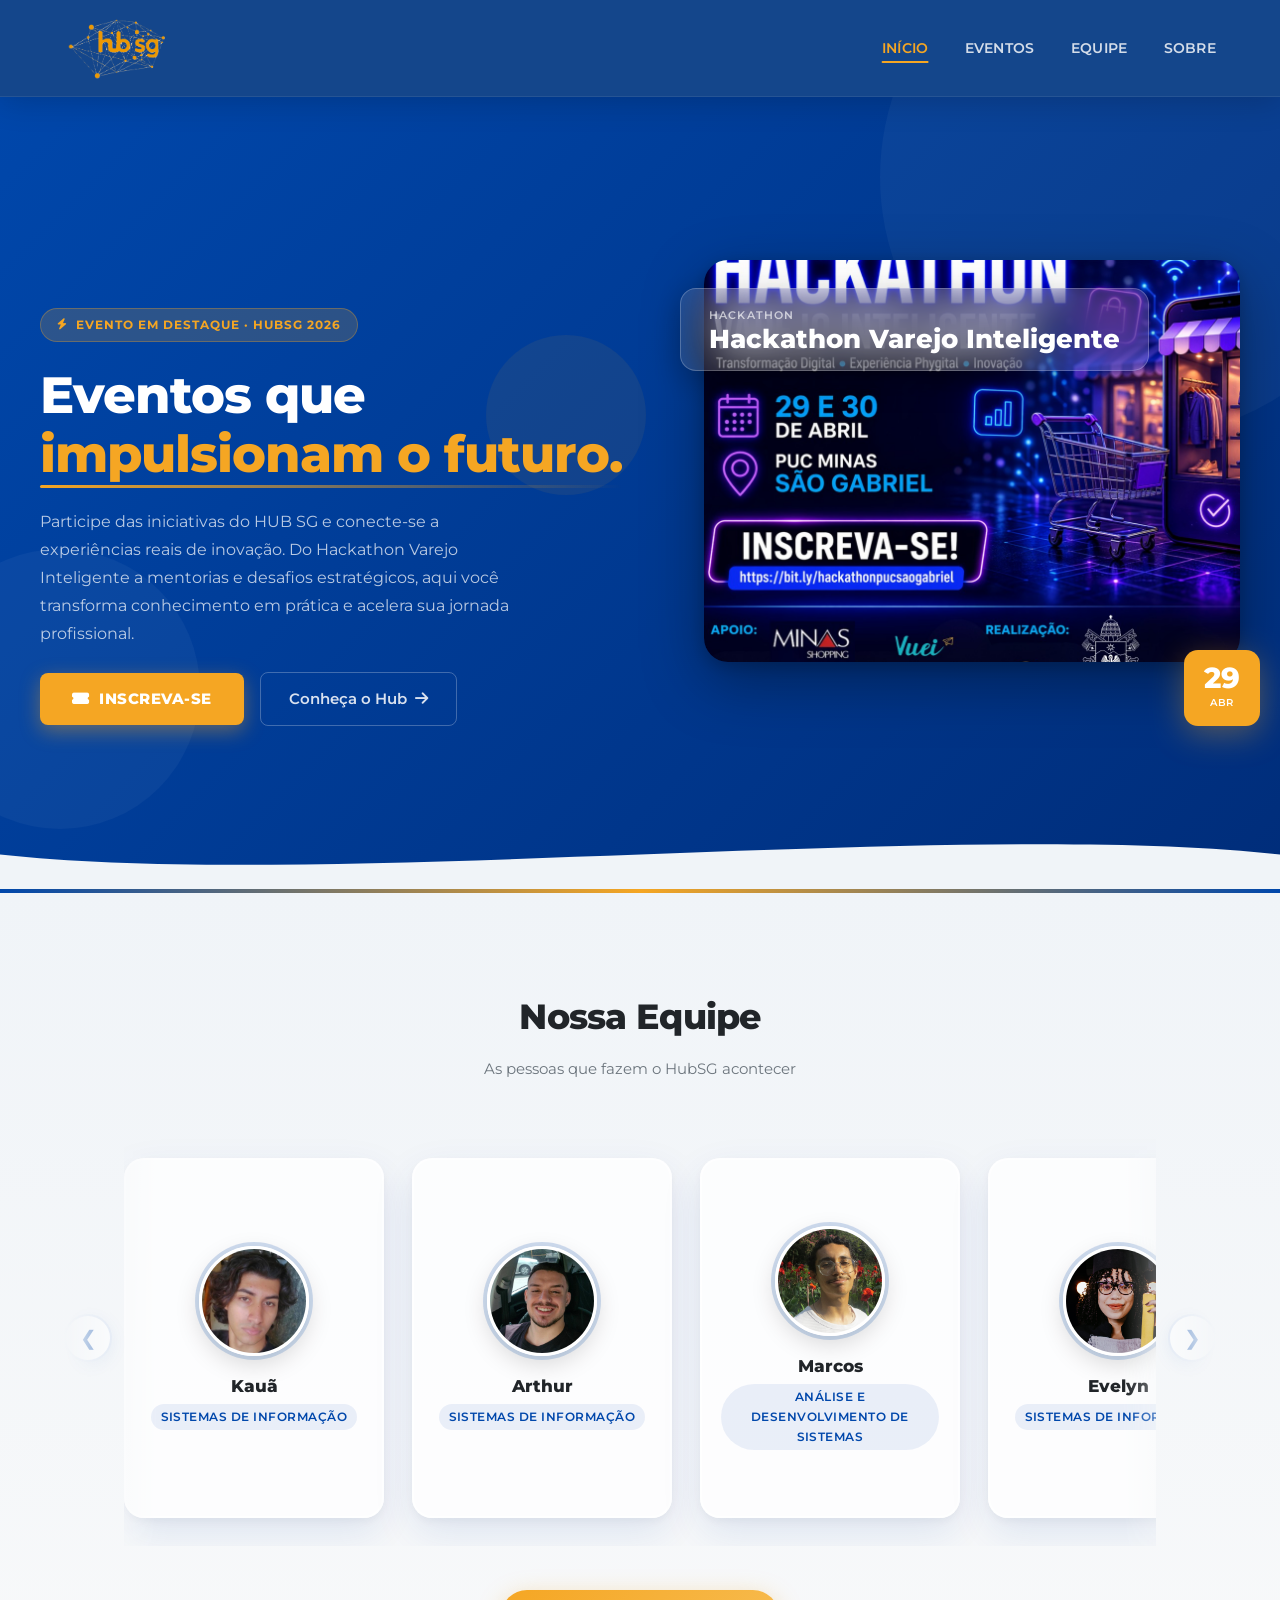
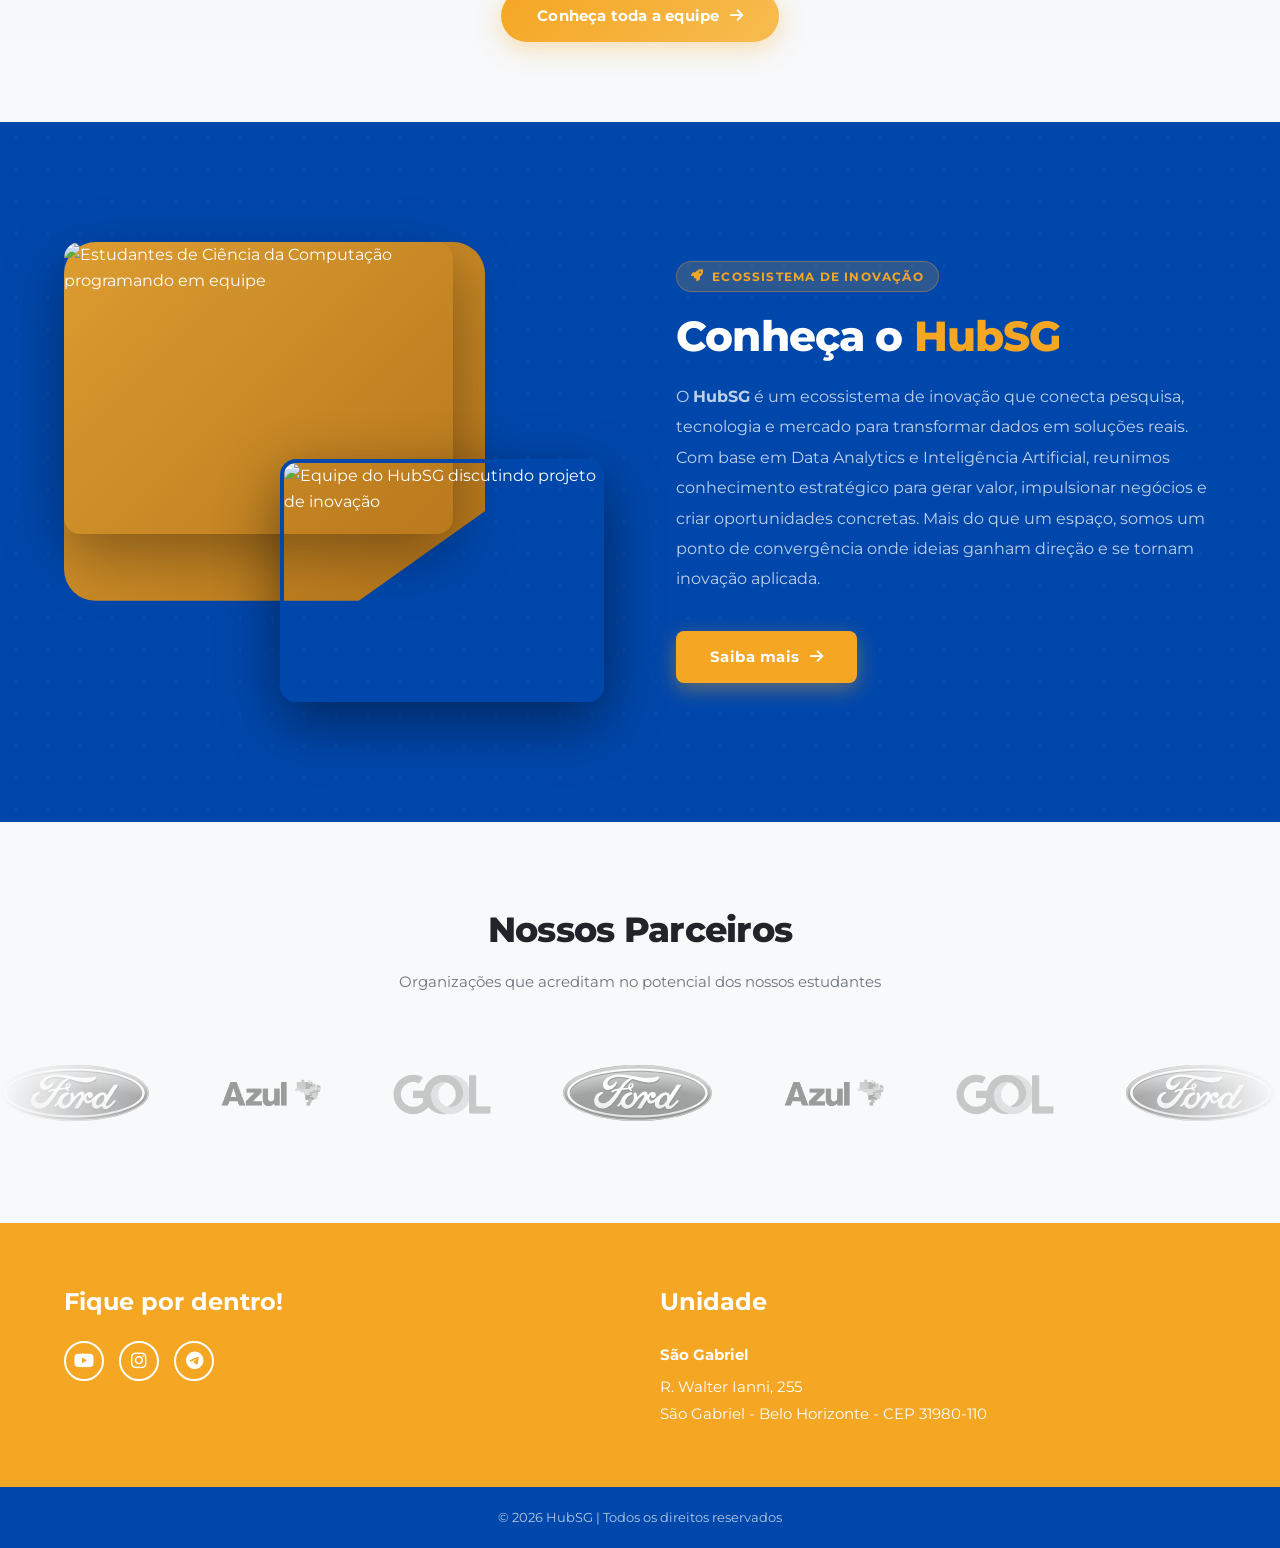
==== commit c04b5d6a: "Copy referente ao index atualizada." ====
--- a/index.html
+++ b/index.html
@@ -58,14 +58,12 @@
                         </span>
 
                         <h1 class="hero-title">
-                            Ideias que<br>
-                            <span class="highlight">transformam o amanhã.</span>
+                            Eventos que<br>
+                            <span class="highlight">impulsionam o futuro.</span>
                         </h1>
 
                         <p class="hero-subtitle">
-                            O HubSG conecta estudantes da PUC Minas São Gabriel
-                            a eventos, mentorias e oportunidades reais. Participe,
-                            inove e acelere sua carreira.
+                            Participe das iniciativas do HUB SG e conecte-se a experiências reais de inovação. Do Hackathon Varejo Inteligente a mentorias e desafios estratégicos, aqui você transforma conhecimento em prática e acelera sua jornada profissional. 
                         </p>
 
                         <div class="hero-cta-group">
@@ -163,11 +161,7 @@
                     </span>
                     <h2>Conheça o <em>HubSG</em></h2>
                     <p>
-                        O <strong>HubSG</strong> é um hub de inovação e tecnologia fundado para impulsionar o
-                        protagonismo
-                        estudantil e conectar talentos do curso de Ciência da Computação da PUC Minas São Gabriel.
-                        Atuamos como um ecossistema colaborativo de inovação, aprendizado e impacto — conectando
-                        estudantes, professores e oportunidades reais do mercado.
+                        O <strong>HubSG</strong> é um ecossistema de inovação que conecta pesquisa, tecnologia e mercado para transformar dados em soluções reais. Com base em Data Analytics e Inteligência Artificial, reunimos conhecimento estratégico para gerar valor, impulsionar negócios e criar oportunidades concretas. Mais do que um espaço, somos um ponto de convergência onde ideias ganham direção e se tornam inovação aplicada.
                     </p>
                     <a href="pages/sobre.html" class="btn-saiba-mais">
                         Saiba mais
@@ -183,7 +177,7 @@
         ============================================= -->
         <section id="parceiros" class="parceiros animate-on-scroll">
             <div class="container">
-                <h2 class="section-title">Parceiros</h2>
+                <h2 class="section-title">Nossos Parceiros</h2>
                 <p class="section-subtitle">Organizações que acreditam no potencial dos nossos estudantes</p>
             </div>
 
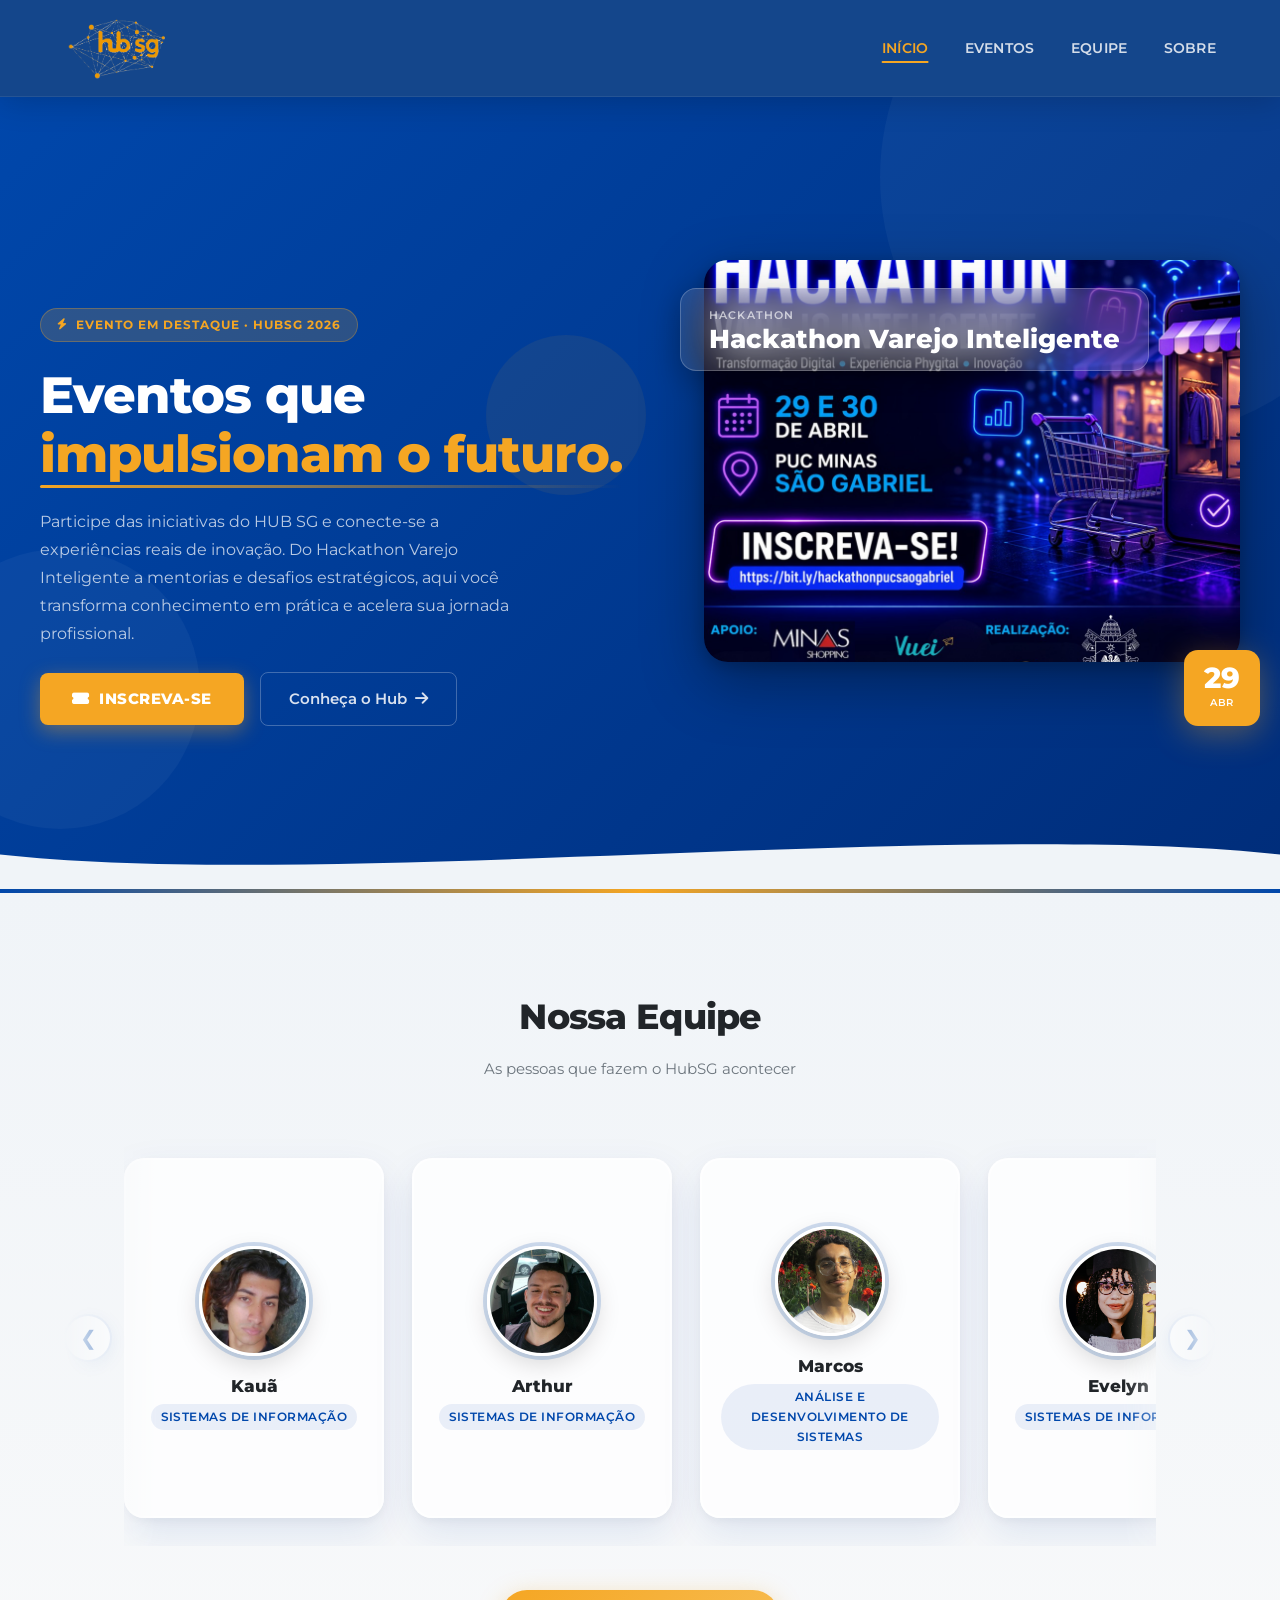
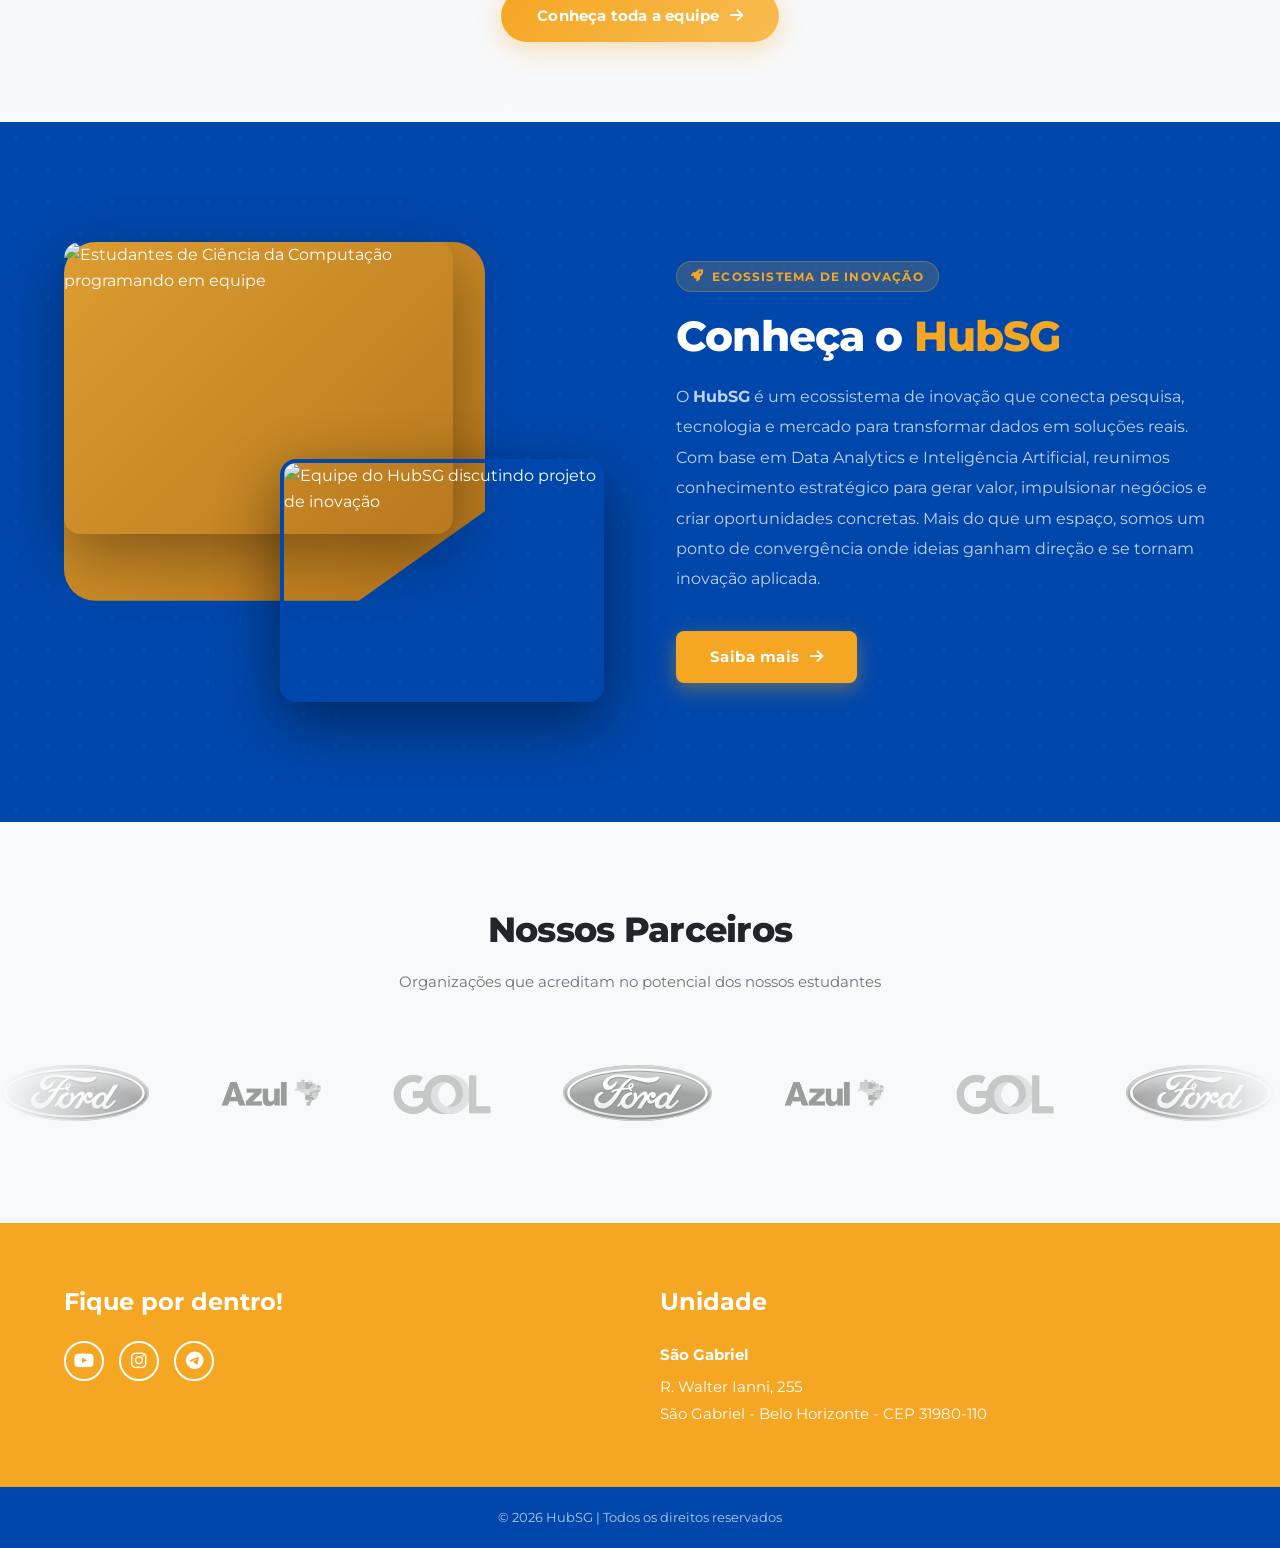
==== commit c691f872: "refactor: limpeza profunda de comentarios e documentacao tecnica" ====
--- a/index.html
+++ b/index.html
@@ -16,6 +16,7 @@
 
 <body>
 
+    <!-- Header -->
     <header>
         <div class="container nav-container">
             <a href="#inicio" class="logo"><img src="src/assets/images/hero/image 34.png" alt="Logo HubSG"></a>
@@ -33,12 +34,9 @@
 
     <main>
 
-        <!-- =============================================
-             HERO SECTION
-        ============================================= -->
+        <!-- Hero Section -->
         <section id="inicio" class="hero">
 
-            <!-- Formas geométricas decorativas de fundo -->
             <div class="hero-bg-shapes" aria-hidden="true">
                 <div class="shape shape-1"></div>
                 <div class="shape shape-2"></div>
@@ -48,10 +46,8 @@
             <div class="container">
                 <div class="hero-banner">
 
-                    <!-- Coluna esquerda: texto e CTAs -->
                     <div class="hero-content animate-on-scroll">
 
-                        <!-- Pílula de categoria / eyebrow text -->
                         <span class="hero-tag">
                             <i class="fas fa-bolt"></i>
                             Evento em Destaque · HubSG 2026
@@ -78,20 +74,17 @@
                         </div>
                     </div>
 
-                    <!-- Coluna direita: imagem com overlays glassmorphism -->
                     <div class="hero-visual">
 
                         <img id="hero-destaque-img" class="hero-visual__img"
-                            src="../src/assets/images/eventos/hackathonVarejoInteligente.jpeg"
+                            src="src/assets/images/eventos/hackathonVarejoInteligente.jpeg"
                             alt="Alunos e professores colaborando em projetos de inovação">
 
-                        <!-- Badge glassmorphism: categoria + título do evento -->
                         <div class="hero-glass-badge" id="hero-destaque-badge">
                             <span class="badge-label" id="hero-badge-label">Hub de Inovação</span>
                             <span class="badge-value" id="hero-badge-value">HubSG</span>
                         </div>
 
-                        <!-- Selo flutuante pulsante: dia + mês do evento -->
                         <div class="hero-year-badge" id="hero-destaque-data">
                             <div class="badge-year" id="hero-badge-dia">2026</div>
                             <div class="badge-tagline" id="hero-badge-mes">Presente</div>
@@ -101,7 +94,6 @@
                 </div>
             </div>
 
-            <!-- Divisor curvo SVG ligando com a próxima seção -->
             <div class="hero-wave" aria-hidden="true">
                 <svg viewBox="0 0 1440 80" xmlns="http://www.w3.org/2000/svg" preserveAspectRatio="none">
                     <path d="M0,40 C360,80 1080,0 1440,40 L1440,80 L0,80 Z" fill="#f0f4f8" />
@@ -111,9 +103,7 @@
         </section>
 
 
-        <!-- =============================================
-             EQUIPE SECTION (cards gerados via JS)
-        ============================================= -->
+        <!-- Equipe Section -->
         <section id="projetos" class="equipe animate-on-scroll">
             <div class="container">
                 <h2 class="section-title">Nossa Equipe</h2>
@@ -125,7 +115,6 @@
                     <button class="carousel-btn next" aria-label="Próximo card">&#10095;</button>
                 </div>
 
-                <!-- CTA: link para a página completa da equipe -->
                 <div class="equipe-cta-wrapper">
                     <a href="pages/equipe.html" class="btn-equipe-ver-todos" id="btn-ver-toda-equipe">
                         <span>Conheça toda a equipe</span>
@@ -136,13 +125,10 @@
         </section>
 
 
-        <!-- =============================================
-             ECOSSISTEMA / SOBRE SECTION
-        ============================================= -->
+        <!-- Ecossistema / Sobre Section -->
         <section id="sobre" class="hubsg">
             <div class="container hubsg-container">
 
-                <!-- Visual: imagens sobrepostas -->
                 <div class="hubsg-visual animate-on-scroll">
                     <div class="abstract-shape" aria-hidden="true"></div>
                     <div class="hubsg-images">
@@ -153,7 +139,6 @@
                     </div>
                 </div>
 
-                <!-- Texto -->
                 <div class="hubsg-text slide-in-right">
                     <span class="section-tag">
                         <i class="fas fa-rocket"></i>
@@ -172,24 +157,21 @@
         </section>
 
 
-        <!-- =============================================
-             PARCEIROS SECTION
-        ============================================= -->
+        <!-- Parceiros Section -->
         <section id="parceiros" class="parceiros animate-on-scroll">
             <div class="container">
                 <h2 class="section-title">Nossos Parceiros</h2>
                 <p class="section-subtitle">Organizações que acreditam no potencial dos nossos estudantes</p>
             </div>
 
-            <!-- A faixa de logos é full-width intencionalmente (fora do .container) -->
+            <!-- Faixa full-width intencional (fora do .container) -->
             <div class="logos-carousel" aria-label="Carrossel de logos dos parceiros">
                 <div class="logos-track">
-                    <!-- Logos originais -->
                     <img src="src/assets/images/logos/Ford_Motor_Company_Logo.svg" alt="Logo Ford">
                     <img src="src/assets/images/logos/LOGO_AZUL_LINHAS_AEREAS.png" alt="Logo Azul">
                     <img src="src/assets/images/logos/Gol_Linhas_Aéreas_Inteligentes_logo_(2015,_without_the_slogan).svg.png"
                         alt="Logo GOL">
-                    <!-- Duplicados para o loop infinito funcionar sem salto -->
+                    <!-- Duplicados para o loop infinito sem salto visual -->
                     <img src="src/assets/images/logos/Ford_Motor_Company_Logo.svg" alt="Logo Ford" aria-hidden="true">
                     <img src="src/assets/images/logos/LOGO_AZUL_LINHAS_AEREAS.png" alt="Logo Azul" aria-hidden="true">
                     <img src="src/assets/images/logos/Gol_Linhas_Aéreas_Inteligentes_logo_(2015,_without_the_slogan).svg.png"
@@ -200,6 +182,7 @@
 
     </main>
 
+    <!-- Pré-rodapé -->
     <section class="pre-footer">
         <div class="container pre-footer-grid">
             <div class="pre-footer-col">
@@ -221,6 +204,7 @@
         </div>
     </section>
 
+    <!-- Rodapé -->
     <footer>
         <div class="container">
             © 2026 HubSG | Todos os direitos reservados
--- a/src/assets/css/global.css
+++ b/src/assets/css/global.css
@@ -1,4 +1,13 @@
-/* --- Variáveis --- */
+/* ================================================================
+   global.css — Design Tokens, Reset, Header e Utilitários Globais
+   HubSG — Hub de Inovação PUC Minas São Gabriel
+================================================================ */
+
+
+/* ================================================================
+   1. DESIGN TOKENS
+================================================================ */
+
 :root {
     --primary-blue: #0047AB;
     --dark-blue: #003380;
@@ -11,7 +20,11 @@
     --transition: all 0.3s ease;
 }
 
-/* --- Reset e Estilos Globais --- */
+
+/* ================================================================
+   2. RESET
+================================================================ */
+
 * {
     margin: 0;
     padding: 0;
@@ -51,7 +64,11 @@
     margin: 0 auto;
 }
 
-/* --- Animações --- */
+
+/* ================================================================
+   3. ANIMAÇÕES DE SCROLL
+================================================================ */
+
 .animate-on-scroll {
     opacity: 0;
     transform: translateY(30px);
@@ -74,16 +91,11 @@
     transform: translateX(0);
 }
 
-/* ──────────────────────────────────────────────────────────
-   CABEÇALHO (HEADER) — Premium Glassmorphism
-   ────────────────────────────────────────────────────────── */
-
-/*
-  Em vez de um bloco sólido, usamos uma cor azul translúcida
-  combinada com backdrop-filter: blur() para o efeito glass.
-  Isso garante que o conteúdo rolado por baixo apareça difuso,
-  mantendo o header legível e visualmente sofisticado.
-*/
+
+/* ================================================================
+   4. HEADER
+================================================================ */
+
 header {
     background-color: rgba(0, 55, 130, 0.92);
     backdrop-filter: blur(14px);
@@ -92,12 +104,9 @@
     padding: 16px 0;
     position: sticky;
     top: 0;
-    z-index: 1000;
-    /* Borda inferior sutil que separa header do conteúdo sem ser agressiva */
+    z-index: 1000; /* Topo absoluto — sobrepõe todos os conteúdos da página */
     border-bottom: 1px solid rgba(255, 255, 255, 0.08);
-    /* Sombra difusa e suave — não a sombra dura anterior */
     box-shadow: 0 4px 32px rgba(0, 0, 0, 0.18);
-    /* Transição para mudanças de scroll (usada opcionalmente via JS) */
     transition: background-color 0.3s ease, box-shadow 0.3s ease;
 }
 
@@ -117,7 +126,9 @@
     opacity: 0.9;
 }
 
+
 /* ── Links de navegação (desktop) ── */
+
 .nav-links {
     display: flex;
     gap: 36px;
@@ -136,9 +147,8 @@
 }
 
 /*
-  Sublinhado animado do CENTRO para as PONTAS.
-  O truque: left: 50% + width: 0 + transform: translateX(-50%)
-  faz a linha crescer simetricamente a partir do centro.
+  Sublinhado animado: expande simetricamente a partir do centro
+  via left: 50% + transform: translateX(-50%) + width: 0 → 100%.
 */
 .nav-links a::after {
     content: '';
@@ -153,7 +163,6 @@
     transition: width 0.3s ease;
 }
 
-/* Hover: cor laranja + leve lift + linha cresce do centro */
 .nav-links a:hover {
     color: var(--orange);
     transform: translateY(-1px);
@@ -162,11 +171,6 @@
     width: 100%;
 }
 
-/* ── Estado ATIVO (página atual) ── */
-/*
-  Adicione class="active" no <a> do link da página corrente.
-  O link ativo fica laranja e com a linha sempre visível.
-*/
 .nav-links a.active {
     color: var(--orange);
 }
@@ -174,7 +178,9 @@
     width: 100%;
 }
 
+
 /* ── Hambúrguer (mobile) ── */
+
 .menu-toggle {
     display: none;
     flex-direction: column;
@@ -193,12 +199,6 @@
     background: rgba(255, 255, 255, 0.18);
 }
 
-/*
-  Ícone do hambúrguer como 3 barras puras em CSS
-  (sem depender de FontAwesome para o ícone em si).
-  Mantemos o <i class="fas fa-bars"> para quem já usa FA,
-  mas o botão em si tem o estilo próprio.
-*/
 .menu-toggle i {
     font-size: 18px;
     color: var(--white);
@@ -207,7 +207,10 @@
 }
 
 
-/* --- Pré-rodapé --- */
+/* ================================================================
+   5. PRÉ-RODAPÉ
+================================================================ */
+
 .pre-footer {
     background-color: var(--orange);
     color: var(--white);
@@ -258,7 +261,11 @@
     margin-bottom: 5px;
 }
 
-/* --- Rodapé --- */
+
+/* ================================================================
+   6. RODAPÉ
+================================================================ */
+
 footer {
     background-color: var(--primary-blue);
     color: rgba(255, 255, 255, 0.7);
@@ -267,7 +274,34 @@
     font-size: 13px;
 }
 
-/* --- Responsividade --- */
+
+/* ================================================================
+   7. RESPONSIVIDADE
+================================================================ */
+
+/*
+  Isola efeitos :hover para dispositivos com ponteiro preciso.
+  Em touch, :hover fica retido após o toque — este bloco evita
+  que os estilos de hover sejam aplicados incorretamente.
+*/
+@media (hover: hover) and (pointer: fine) {
+    .nav-links a:hover {
+        color: var(--orange);
+        transform: translateY(-1px);
+    }
+    .nav-links a:hover::after {
+        width: 100%;
+    }
+    .logo:hover img {
+        transform: scale(1.04);
+        opacity: 0.9;
+    }
+    .social-links a:hover {
+        background-color: var(--white);
+        color: var(--orange);
+    }
+}
+
 @media (max-width: 992px) {
     .hero-banner {
         flex-direction: column;
@@ -294,28 +328,31 @@
 
 @media (max-width: 768px) {
 
-    /* ── Menu hambúrguer visível ── */
+    .logo img {
+        height: 48px;
+    }
+
     .menu-toggle {
         display: flex;
+        min-width: 44px;
+        min-height: 44px;
     }
 
     /*
-      Menu mobile: painel elegante com Glassmorphism.
-      Usamos opacity + transform (translateY) em vez de display:none/block
+      Menu mobile com glassmorphism.
+      Usa opacity + transform em vez de display:none/block
       para que a transição CSS funcione corretamente.
       O JS alterna a classe .active para disparar a animação.
     */
     .nav-links {
-        /* Estado FECHADO (invisível, deslocado para cima) */
         flex-direction: column;
         align-items: center;
         gap: 4px;
         position: absolute;
-        top: calc(100% + 8px); /* 8px abaixo do header */
+        top: calc(100% + 8px);
         left: 16px;
         right: 16px;
         width: auto;
-        /* Glassmorphism no painel mobile */
         background: rgba(0, 38, 100, 0.96);
         backdrop-filter: blur(20px);
         -webkit-backdrop-filter: blur(20px);
@@ -324,23 +361,19 @@
         padding: 12px 0 20px;
         box-shadow: 0 20px 60px rgba(0, 0, 0, 0.35);
         text-align: center;
-        /* Animação de entrada */
         opacity: 0;
         transform: translateY(-12px);
         pointer-events: none;
         transition: opacity 0.3s ease, transform 0.3s ease;
-        /* Sobrepõe o conteúdo abaixo do header */
         z-index: 999;
     }
 
-    /* Estado ABERTO — disparado pelo JS via .active */
     .nav-links.active {
         opacity: 1;
         transform: translateY(0);
         pointer-events: auto;
     }
 
-    /* Links dentro do menu mobile */
     .nav-links li {
         width: 100%;
     }
@@ -348,6 +381,10 @@
         display: block;
         width: 100%;
         padding: 14px 24px;
+        min-height: 48px;
+        display: flex;
+        align-items: center;
+        justify-content: center;
         font-size: 13px;
         letter-spacing: 1px;
         color: rgba(255, 255, 255, 0.85);
@@ -355,13 +392,11 @@
         transition: background 0.2s ease, color 0.2s ease;
         text-transform: uppercase;
     }
-    /* Hover no mobile: destaque sutil */
     .nav-links a:hover {
         background: rgba(255, 255, 255, 0.08);
         color: var(--orange);
-        transform: none; /* Remove o translateY do desktop no mobile */
-    }
-    /* Linha ativa no mobile */
+        transform: none;
+    }
     .nav-links a::after {
         display: none;
     }
@@ -370,22 +405,57 @@
         color: var(--orange);
     }
 
-    /* Separador decorativo entre items */
     .nav-links li + li {
         border-top: 1px solid rgba(255, 255, 255, 0.06);
     }
 
-    /* ── Outros ajustes mobile ── */
     .hero-title {
         font-size: 26px;
+    }
+
+    .pre-footer {
+        padding: 48px 0;
     }
 
     .pre-footer-grid {
         grid-template-columns: 1fr;
         text-align: center;
+        gap: 32px;
     }
 
     .social-links {
         justify-content: center;
     }
+
+    .social-links a {
+        width: 44px;
+        height: 44px;
+    }
+}
+
+@media (max-width: 480px) {
+    header {
+        padding: 12px 0;
+    }
+
+    .logo img {
+        height: 42px;
+    }
+
+    .pre-footer {
+        padding: 40px 0;
+    }
+
+    .pre-footer h3 {
+        font-size: 20px;
+    }
+
+    .address-text {
+        font-size: 14px;
+    }
+
+    footer {
+        padding: 16px 0;
+        font-size: 12px;
+    }
 }
--- a/src/assets/css/home.css
+++ b/src/assets/css/home.css
@@ -1,15 +1,13 @@
 /* ================================================================
-   home.css — Estilos exclusivos da Home
-   Projeto: HubSG — Hub de Inovação PUC Minas São Gabriel
-   Padrão: Mobile-first · Reusa variáveis e utilitários de global.css
+   home.css — Estilos exclusivos da Home | HubSG
+   Depende de variáveis e utilitários definidos em global.css
 ================================================================ */
 
 
 /* ================================================================
-   KEYFRAMES GLOBAIS DA HOME
+   KEYFRAMES
 ================================================================ */
 
-/* Surgimento suave de baixo para cima */
 @keyframes fadeInUp {
     from {
         opacity: 0;
@@ -21,19 +19,16 @@
     }
 }
 
-/* Pulso suave no selo flutuante */
 @keyframes pulse-glow {
     0%, 100% { box-shadow: 0 8px 32px rgba(245, 166, 35, 0.35); }
     50%       { box-shadow: 0 12px 48px rgba(245, 166, 35, 0.65); }
 }
 
-/* Floating suave para formas decorativas */
 @keyframes float {
     0%, 100% { transform: translateY(0) rotate(0deg); }
     50%       { transform: translateY(-18px) rotate(3deg); }
 }
 
-/* Scroll do carrossel de logos */
 @keyframes scroll-carousel {
     0%   { transform: translateX(0); }
     100% { transform: translateX(-50%); }
@@ -49,13 +44,11 @@
     padding: 80px 0 0;
     position: relative;
     overflow: hidden;
-    /* altura mínima generosa para a hero respirar */
     min-height: 88vh;
     display: flex;
     align-items: center;
 }
 
-/* --- Formas de fundo decorativas --- */
 .hero-bg-shapes {
     position: absolute;
     inset: 0;
@@ -94,16 +87,16 @@
     background: rgba(245, 166, 35, 0.07);
 }
 
-/* --- Container principal da hero --- */
 .hero > .container {
     position: relative;
     z-index: 2;
     width: 100%;
 }
 
-/* Layout em duas colunas: conteúdo | visual
-   Rebalanceado: texto ganha mais espaço (1.15fr),
-   imagem fica proporcional como "card de destaque" (1fr) */
+/*
+  Layout em duas colunas: texto (1.15fr) e imagem (1fr).
+  O texto recebe mais espaço para equilibrar o peso visual do card.
+*/
 .hero-banner {
     display: grid;
     grid-template-columns: 1.15fr 1fr;
@@ -112,7 +105,6 @@
     animation: fadeInUp 0.9s ease-out both;
 }
 
-/* --- Coluna esquerda: texto --- */
 .hero-content {
     display: flex;
     flex-direction: column;
@@ -120,7 +112,6 @@
     padding: 48px 0 80px;
 }
 
-/* Pílula de categoria acima do título */
 .hero-tag {
     display: inline-flex;
     align-items: center;
@@ -141,7 +132,6 @@
     font-size: 0.7rem;
 }
 
-/* Título principal */
 .hero-title {
     color: var(--white);
     font-size: clamp(2rem, 4.5vw, 3.2rem);
@@ -150,7 +140,6 @@
     letter-spacing: -0.02em;
 }
 
-/* Destaque laranja com sublinhado decorativo */
 .hero-title .highlight {
     color: var(--orange);
     position: relative;
@@ -169,7 +158,6 @@
     border-radius: 2px;
 }
 
-/* Subtítulo */
 .hero-subtitle {
     font-size: 1rem;
     color: rgba(255, 255, 255, 0.72);
@@ -177,7 +165,6 @@
     max-width: 480px;
 }
 
-/* Grupo de CTAs */
 .hero-cta-group {
     display: flex;
     gap: 16px;
@@ -185,7 +172,6 @@
     align-items: center;
 }
 
-/* Botão primário — laranja sólido com glow */
 .btn-hero-primary {
     display: inline-flex;
     align-items: center;
@@ -208,7 +194,6 @@
     box-shadow: 0 12px 32px rgba(245, 166, 35, 0.55);
 }
 
-/* Botão secundário — contorno translúcido */
 .btn-hero-secondary {
     display: inline-flex;
     align-items: center;
@@ -229,19 +214,12 @@
     transform: translateY(-2px);
 }
 
-/* --- Coluna direita: imagem com overlays --- */
 .hero-visual {
     position: relative;
-    /* A imagem principal extravasa ligeiramente a hero */
     height: 100%;
     min-height: 480px;
 }
 
-/* Imagem principal da hero
-   Tratada como "card de destaque" sofisticado:
-   altura máxima controlada + aspect-ratio para consistência
-   entre imagens e GIFs com proporções diferentes.
-   Clip-path sutil apenas no canto inferior esquerdo. */
 .hero-visual__img {
     width: 100%;
     max-height: 440px;
@@ -249,19 +227,16 @@
     object-fit: cover;
     border-radius: 24px;
     display: block;
-    /* Sombra difusa profunda — transmite profundidade sem clip */
     box-shadow:
         0 20px 60px rgba(0, 0, 0, 0.35),
         0 4px 16px rgba(0, 0, 0, 0.18);
-    /* Transição suave para o crossfade do home-hero.js */
     transition: opacity 0.3s ease;
 }
 
-/* Overlay glassmorphism com o nome do hub */
 .hero-glass-badge {
     position: absolute;
     top: 28px;
-    left: -24px;                            /* sobrepõe a imagem */
+    left: -24px; /* Sobrepõe a borda esquerda da imagem no layout desktop */
     background: rgba(255, 255, 255, 0.12);
     backdrop-filter: blur(18px);
     -webkit-backdrop-filter: blur(18px);
@@ -290,11 +265,10 @@
     line-height: 1;
 }
 
-/* Selo flutuante com o ano — pulsante */
 .hero-year-badge {
     position: absolute;
     bottom: 80px;
-    right: -20px;
+    right: -20px; /* Sobrepõe a borda direita da imagem no layout desktop */
     background: var(--orange);
     color: var(--white);
     border-radius: 14px;
@@ -319,7 +293,6 @@
     margin-top: 3px;
 }
 
-/* --- Divisor curvo SVG na base da Hero --- */
 .hero-wave {
     position: absolute;
     bottom: -1px;
@@ -336,7 +309,7 @@
 
 
 /* ================================================================
-   2. SEÇÃO ECOSSISTEMA (Sobre / HubSG)
+   2. SEÇÃO ECOSSISTEMA
 ================================================================ */
 
 .hubsg {
@@ -347,7 +320,6 @@
     overflow: hidden;
 }
 
-/* Padrão de pontos decorativo no fundo */
 .hubsg::before {
     content: '';
     position: absolute;
@@ -365,14 +337,12 @@
     z-index: 2;
 }
 
-/* --- Bloco visual (imagens sobrepostas) --- */
 .hubsg-visual {
     flex: 1;
     position: relative;
     min-height: 460px;
 }
 
-/* Forma abstrata geométrica laranja ao fundo */
 .abstract-shape {
     position: absolute;
     background: linear-gradient(135deg, var(--orange) 0%, #c8790a 100%);
@@ -386,7 +356,6 @@
     clip-path: polygon(0 0, 100% 0, 100% 75%, 70% 100%, 0 100%);
 }
 
-/* Imagens empilhadas com offset (efeito masonry) */
 .hubsg-images {
     position: relative;
     z-index: 2;
@@ -394,7 +363,6 @@
     min-height: 460px;
 }
 
-/* Imagem de cima — alinhada à esquerda */
 .hubsg-images img:nth-child(1) {
     position: absolute;
     top: 0;
@@ -407,7 +375,6 @@
     aspect-ratio: 4 / 3;
 }
 
-/* Imagem de baixo — deslocada para a direita, sobrepõe */
 .hubsg-images img:nth-child(2) {
     position: absolute;
     bottom: 0;
@@ -421,19 +388,16 @@
     aspect-ratio: 4 / 3;
 }
 
-/* Hover nas imagens: leve zoom + sombra profunda */
 .hubsg-images img:hover {
     transform: scale(1.04) translateY(-4px);
     box-shadow: 0 28px 72px rgba(0, 0, 0, 0.5);
     z-index: 3;
 }
 
-/* --- Bloco de texto --- */
 .hubsg-text {
     flex: 1;
 }
 
-/* Pílula de categoria */
 .hubsg-text .section-tag {
     display: inline-flex;
     align-items: center;
@@ -470,7 +434,6 @@
     margin-bottom: 36px;
 }
 
-/* Botão "Saiba mais" com micro-animação */
 .btn-saiba-mais {
     display: inline-flex;
     align-items: center;
@@ -512,7 +475,6 @@
     overflow: hidden;
 }
 
-/* Subtítulo descritivo abaixo do título da seção */
 .parceiros .section-subtitle {
     font-size: 0.95rem;
     color: #6c757d;
@@ -520,50 +482,54 @@
     margin-bottom: 0;
 }
 
-/* Faixa de logos infinita */
 .logos-carousel {
     margin-top: 48px;
     overflow: hidden;
     position: relative;
-    /* Fade nas bordas para um look mais premium */
     -webkit-mask-image: linear-gradient(to right, transparent 0%, black 12%, black 88%, transparent 100%);
     mask-image:         linear-gradient(to right, transparent 0%, black 12%, black 88%, transparent 100%);
 }
 
-/* A track contém os logos duplicados para o loop infinito */
 .logos-track {
     display: flex;
     align-items: center;
-    /* A animação agora percorre -50% porque a track tem o conteúdo duplicado */
     animation: scroll-carousel 28s linear infinite;
     width: max-content;
-}
-
-/* Pausa ao passar o mouse na área do carrossel */
-.logos-carousel:hover .logos-track {
-    animation-play-state: paused;
-}
-
-/* Cada logo: começa cinza, ganha cor no hover */
+    /*
+      overflow: visible garante que getBoundingClientRect() nos filhos
+      retorne coordenadas corretas mesmo com overflow: hidden no pai.
+    */
+    overflow: visible;
+}
+
 .logos-track img {
     height: 56px;
     width: auto;
     flex-shrink: 0;
     margin-right: 72px;
-    /* Filtro grayscale + opacidade reduzida para look clean */
     filter: grayscale(100%) opacity(0.45);
-    transition: filter 0.4s ease, transform 0.3s ease;
-}
-
-/* Exceção: logo da Azul é maior */
+    transform: scale(1);
+    transition: filter 0.35s ease, opacity 0.35s ease, transform 0.3s ease;
+    /*
+      will-change cria camada de compositing independente no browser,
+      eliminando repaints a cada frame do rAF do carrossel.js.
+    */
+    will-change: transform, filter, opacity;
+    transform-origin: center center;
+    display: block;
+}
+
 .logos-track img[alt="Logo Azul"] {
     height: 100px;
 }
 
-/* No hover, o logo ganha cor e destaque */
-.logos-track img:hover {
+/*
+  Classe auxiliar adicionada pelo carrossel.js quando o logo
+  está no centro da viewport. Usada para debug via DevTools.
+*/
+.logos-track img.logo-in-focus {
     filter: grayscale(0%) opacity(1);
-    transform: scale(1.1);
+    transform: scale(1.22);
 }
 
 
@@ -571,14 +537,7 @@
    RESPONSIVIDADE
 ================================================================ */
 
-/* ── TABLET (≤ 1024px) ────────────────────────────────────────
-   Layout passa a ser uma coluna:
-   texto acima, imagem de evento abaixo.
-   CORREÇÃO CRÍTICA: display:none removido do .hero-visual —
-   o usuário mobile via o evento em destaque que é a feature
-   principal da home.
-─────────────────────────────────────────────────────────────── */
-@media (max-width: 1024px) {
+@media (max-width: 992px) {
     .hero-banner {
         grid-template-columns: 1fr;
         gap: 32px;
@@ -602,19 +561,12 @@
         justify-content: center;
     }
 
-    /*
-      ANTES: display: none — usuário mobile perdia a feature!
-      AGORA: imagem aparece abaixo do texto, com altura limitada
-      para não dominar a tela em dispositivos menores.
-    */
     .hero-visual {
         min-height: unset;
         height: auto;
-        /* Limita a largura para parecer um card centralizado */
         max-width: 560px;
         margin: 0 auto;
         width: 100%;
-        /* Padding inferior para que a wave SVG não sobreponha */
         padding-bottom: 40px;
     }
 
@@ -625,9 +577,9 @@
     }
 
     /*
-      Badges reposicionados para não saírem da tela em tablet.
-      Removemos os offsets negativos (left: -24px, right: -20px)
-      que funcionam apenas no desktop.
+      Offsets negativos (left: -24px, right: -20px) funcionam apenas
+      no layout desktop de duas colunas. Em tablet+, os badges são
+      reposicionados para não vazarem da tela.
     */
     .hero-glass-badge {
         left: 12px;
@@ -642,9 +594,13 @@
         padding: 10px 14px;
     }
 
+    .hubsg {
+        padding: 80px 0;
+    }
+
     .hubsg-container {
         flex-direction: column;
-        gap: 60px;
+        gap: 48px;
     }
 
     .hubsg-visual {
@@ -653,40 +609,48 @@
     }
 }
 
-/* ── MOBILE (≤ 768px) ─────────────────────────────────────────
-   Refinamentos adicionais para telas pequenas.
-─────────────────────────────────────────────────────────────── */
+
 @media (max-width: 768px) {
+    body {
+        overflow-x: hidden;
+    }
+
     .hero {
         min-height: auto;
-        padding: 60px 0 0;
+        padding: 56px 0 0;
     }
 
     .hero-content {
-        padding: 40px 0 24px;
+        padding: 32px 0 20px;
+        gap: 20px;
     }
 
     .hero-title {
-        font-size: 1.9rem;
-    }
-
-    /* Imagem ainda menor em mobile para não empurrar demais o scroll */
+        font-size: clamp(1.6rem, 6vw, 1.9rem);
+    }
+
+    .hero-subtitle {
+        font-size: 0.92rem;
+        line-height: 1.65;
+    }
+
+    .btn-hero-primary,
+    .btn-hero-secondary {
+        font-size: 0.9rem;
+        padding: 13px 24px;
+    }
+
     .hero-visual {
         max-width: 100%;
-        padding-bottom: 32px;
+        padding-bottom: 28px;
     }
 
     .hero-visual__img {
-        max-height: 260px;
+        max-height: 240px;
         aspect-ratio: 3 / 2;
-        border-radius: 16px;
-    }
-
-    /*
-      Badges menores e totalmente dentro da imagem.
-      Em mobile muito pequeno, usamos % ao invés de px
-      para os posicionamentos.
-    */
+        border-radius: 14px;
+    }
+
     .hero-glass-badge {
         left: 10px;
         top: 10px;
@@ -704,7 +668,7 @@
 
     .hero-year-badge {
         right: 10px;
-        bottom: 42px;
+        bottom: 38px;
         padding: 8px 11px;
         border-radius: 10px;
     }
@@ -718,33 +682,176 @@
     }
 
     .hubsg {
-        padding: 80px 0;
-    }
-
-    .hubsg-images img:nth-child(1) {
-        position: relative;
-        width: 80%;
-        margin-bottom: 20px;
-    }
-
-    .hubsg-images img:nth-child(2) {
-        position: relative;
-        width: 70%;
-        margin-left: auto;
-    }
-
+        padding: 70px 0;
+    }
+
+    .hubsg-visual {
+        min-height: auto;
+    }
+
+    /*
+      Em mobile, desfaz o posicionamento absoluto sobreposto das imagens
+      e as empilha com flex para preservar a proporção sem vazar da tela.
+    */
     .hubsg-images {
         display: flex;
         flex-direction: column;
+        gap: 16px;
         min-height: auto;
     }
 
+    .hubsg-images img:nth-child(1),
+    .hubsg-images img:nth-child(2) {
+        position: relative;
+        width: 100%;
+        right: auto;
+        bottom: auto;
+        top: auto;
+        left: auto;
+        border: none;
+    }
+
+    .hubsg-images img:nth-child(1) {
+        border-radius: 14px;
+    }
+
+    .hubsg-images img:nth-child(2) {
+        border-radius: 14px;
+        border: 3px solid rgba(255,255,255,0.12);
+    }
+
+    .abstract-shape {
+        display: none;
+    }
+
+    .btn-saiba-mais {
+        min-height: 48px;
+        width: 100%;
+        justify-content: center;
+    }
+
+    .parceiros {
+        padding: 60px 0;
+        /*
+          --depth-radius como custom property permite ao carrossel.js
+          ler o raio correto por breakpoint sem alterar o JS.
+        */
+        --depth-radius: 180;
+    }
+
     .logos-track img {
-        height: 44px;
-        margin-right: 48px;
+        height: 38px;
+        margin-right: 44px;
     }
 
     .logos-track img[alt="Logo Azul"] {
-        height: 80px;
+        height: 68px;
+    }
+
+    .logos-carousel {
+        margin-top: 36px;
+        -webkit-mask-image: linear-gradient(to right, transparent 0%, black 16%, black 84%, transparent 100%);
+        mask-image:         linear-gradient(to right, transparent 0%, black 16%, black 84%, transparent 100%);
+    }
+}
+
+
+@media (max-width: 480px) {
+    .hero {
+        padding: 48px 0 0;
+    }
+
+    .hero-content {
+        padding: 24px 0 16px;
+        gap: 16px;
+    }
+
+    .hero-title {
+        font-size: clamp(1.4rem, 7vw, 1.7rem);
+        word-break: break-word;
+        overflow-wrap: break-word;
+    }
+
+    .hero-cta-group {
+        flex-direction: column;
+        gap: 12px;
+        width: 100%;
+    }
+
+    .btn-hero-primary,
+    .btn-hero-secondary {
+        width: 100%;
+        justify-content: center;
+        font-size: 0.88rem;
+        padding: 14px 20px;
+    }
+
+    .hero-visual__img {
+        max-height: 200px;
+        aspect-ratio: 4 / 3;
+        border-radius: 12px;
+    }
+
+    .hero-glass-badge {
+        left: 8px;
+        top: 8px;
+        padding: 6px 10px;
+        border-radius: 8px;
+        gap: 1px;
+    }
+
+    .hero-glass-badge .badge-label {
+        font-size: 0.5rem;
+    }
+
+    .hero-glass-badge .badge-value {
+        font-size: 0.85rem;
+    }
+
+    .hero-year-badge {
+        right: 8px;
+        bottom: 30px;
+        padding: 6px 9px;
+        border-radius: 8px;
+    }
+
+    .hero-year-badge .badge-year {
+        font-size: 1rem;
+    }
+
+    .hero-year-badge .badge-tagline {
+        font-size: 0.48rem;
+    }
+
+    .hubsg {
+        padding: 60px 0;
+    }
+
+    .hubsg-container {
+        gap: 36px;
+    }
+
+    .hubsg-text h2 {
+        font-size: clamp(1.4rem, 6vw, 1.8rem);
+    }
+
+    .hubsg-text p {
+        font-size: 0.92rem;
+        line-height: 1.75;
+        margin-bottom: 28px;
+    }
+
+    .parceiros {
+        padding: 52px 0;
+        --depth-radius: 120;
+    }
+
+    .logos-track img {
+        height: 32px;
+        margin-right: 32px;
+    }
+
+    .logos-track img[alt="Logo Azul"] {
+        height: 56px;
     }
 }
--- a/src/assets/css/equipe.css
+++ b/src/assets/css/equipe.css
@@ -1,7 +1,6 @@
 /* ================================================================
-   equipe.css — Seção de Equipe e Carrossel
-   Projeto: HubSG — Hub de Inovação PUC Minas São Gabriel
-   Design: Cards 3D flip premium com carrossel nativo mobile-friendly
+   equipe.css — Seção de Equipe e Carrossel | HubSG
+   Cards 3D flip com carrossel nativo e suporte a touch.
 ================================================================ */
 
 
@@ -9,16 +8,9 @@
    KEYFRAMES
 ================================================================ */
 
-/* Entrada suave dos cards quando visíveis */
 @keyframes cardReveal {
-    from {
-        opacity: 0;
-        transform: translateY(24px) scale(0.97);
-    }
-    to {
-        opacity: 1;
-        transform: translateY(0) scale(1);
-    }
+    from { opacity: 0; transform: translateY(24px) scale(0.97); }
+    to   { opacity: 1; transform: translateY(0) scale(1); }
 }
 
 
@@ -34,18 +26,14 @@
     overflow: hidden;
 }
 
-/* Detalhe decorativo superior */
 .equipe::before {
     content: '';
     position: absolute;
-    top: 0;
-    left: 0;
-    right: 0;
+    top: 0; left: 0; right: 0;
     height: 4px;
     background: linear-gradient(90deg, var(--primary-blue), var(--orange), var(--primary-blue));
 }
 
-/* Título da seção */
 .section-title {
     font-size: clamp(1.6rem, 3.5vw, 2.2rem);
     color: var(--dark-text);
@@ -54,7 +42,6 @@
     letter-spacing: -0.02em;
 }
 
-/* Subtítulo descritivo abaixo do título */
 .section-subtitle {
     font-size: 0.95rem;
     color: #6c757d;
@@ -71,38 +58,29 @@
     display: flex;
     align-items: center;
     gap: 12px;
-    /* Fade nas bordas laterais para dar profundidade */
     -webkit-mask-image: linear-gradient(to right, transparent 0%, black 8%, black 92%, transparent 100%);
     mask-image:         linear-gradient(to right, transparent 0%, black 8%, black 92%, transparent 100%);
 }
 
-/* A track é o scroll container nativo (mobile-friendly) */
 .carousel-track {
     display: flex;
     gap: 28px;
-    /* Scroll nativo + snap para mobile fluido */
     overflow-x: auto;
     scroll-snap-type: x mandatory;
     -webkit-overflow-scrolling: touch;
-    scrollbar-width: none;           /* Oculta scrollbar no Firefox */
+    scrollbar-width: none;
     padding: 28px 40px;
-    /* Faz o track crescer o suficiente para preencher o wrapper */
     flex: 1;
 }
 
-/* Oculta scrollbar no Chrome/Safari */
-.carousel-track::-webkit-scrollbar {
-    display: none;
-}
-
-/* Botões prev/next do carrossel */
+.carousel-track::-webkit-scrollbar { display: none; }
+
 .carousel-btn {
     background: var(--white);
     color: var(--primary-blue);
     border: 2px solid rgba(0, 71, 171, 0.15);
     font-size: 20px;
-    width: 48px;
-    height: 48px;
+    width: 48px; height: 48px;
     display: flex;
     align-items: center;
     justify-content: center;
@@ -112,7 +90,6 @@
     flex-shrink: 0;
     transition: background 0.25s, color 0.25s, border-color 0.25s, transform 0.25s, box-shadow 0.25s;
     box-shadow: 0 4px 16px rgba(0, 71, 171, 0.12);
-    /* Remove o mask dos botões para que apareçam sobre o fade */
     position: relative;
 }
 
@@ -124,9 +101,7 @@
     box-shadow: 0 8px 24px rgba(0, 71, 171, 0.28);
 }
 
-.carousel-btn:active {
-    transform: scale(0.96);
-}
+.carousel-btn:active { transform: scale(0.96); }
 
 
 /* ================================================================
@@ -134,59 +109,40 @@
 ================================================================ */
 
 .team-card {
-    /* Dimensões fixas para uniformidade */
     min-width: 260px;
     width: 260px;
     height: 360px;
     flex-shrink: 0;
-
-    /* Perspectiva 3D — essencial para o efeito flip */
     perspective: 1000px;
-
-    /* Snap point para scroll nativo */
     scroll-snap-align: start;
-
-    /* Animação de entrada */
     animation: cardReveal 0.5s ease-out both;
-
-    /* Elevação suave no hover do card inteiro */
     transition: transform 0.3s ease;
     cursor: pointer;
 }
 
-.team-card:hover {
-    /* Leve lift sem conflitar com o flip da .card-inner */
-    transform: translateY(-6px);
-}
-
-/* Container interno que rotaciona */
 .card-inner {
-    width: 100%;
-    height: 100%;
+    width: 100%; height: 100%;
     position: relative;
     transform-style: preserve-3d;
-    /* Flip suave e elegante — cubic-bezier para desaceleração natural */
     transition: transform 0.65s cubic-bezier(0.4, 0.2, 0.2, 1.0);
 }
 
-/* Ativa o flip no hover do card (desktop) */
-.team-card:hover .card-inner {
-    transform: rotateY(180deg);
-}
-
-/* Ativa o flip via classe JS (mobile tap) */
-.card-inner.flip {
-    transform: rotateY(180deg);
-}
-
-/* --- Faces do card: frente e verso --- */
+/* Flip via hover — apenas em dispositivos com mouse real */
+@media (hover: hover) and (pointer: fine) {
+    .team-card:hover .card-inner { transform: rotateY(180deg); }
+    .team-card:hover { transform: translateY(-6px); }
+}
+
+/* Flip via classe JS (tap/touch) */
+.card-inner.flip { transform: rotateY(180deg); }
+
 .card-front,
 .card-back {
     position: absolute;
     inset: 0;
     border-radius: 20px;
     backface-visibility: hidden;
-    -webkit-backface-visibility: hidden;   /* Correção para Safari */
+    -webkit-backface-visibility: hidden;
     display: flex;
     flex-direction: column;
     justify-content: center;
@@ -194,12 +150,10 @@
     padding: 28px 20px;
 }
 
-/* --- FRENTE: glassmorphism sobre fundo branco --- */
 .card-front {
     background: rgba(255, 255, 255, 0.75);
     backdrop-filter: blur(12px);
     -webkit-backdrop-filter: blur(12px);
-    /* Sombra difusa e elegante */
     box-shadow:
         0 4px 8px rgba(0, 0, 0, 0.04),
         0 16px 40px rgba(0, 71, 171, 0.1),
@@ -208,26 +162,21 @@
     gap: 8px;
 }
 
-/* --- VERSO: gradiente azul profundo --- */
 .card-back {
     transform: rotateY(180deg);
     background: linear-gradient(145deg, var(--primary-blue) 0%, #001e5a 100%);
     color: var(--white);
-    /* Sombra profunda no verso */
     box-shadow:
         0 16px 48px rgba(0, 0, 0, 0.3),
         inset 0 0 0 1px rgba(255, 255, 255, 0.08);
     gap: 10px;
 }
 
-/* Detalhe decorativo no verso (círculo laranja) */
 .card-back::before {
     content: '';
     position: absolute;
-    top: -40px;
-    right: -40px;
-    width: 140px;
-    height: 140px;
+    top: -40px; right: -40px;
+    width: 140px; height: 140px;
     background: rgba(245, 166, 35, 0.15);
     border-radius: 50%;
     pointer-events: none;
@@ -236,10 +185,8 @@
 .card-back::after {
     content: '';
     position: absolute;
-    bottom: -30px;
-    left: -30px;
-    width: 100px;
-    height: 100px;
+    bottom: -30px; left: -30px;
+    width: 100px; height: 100px;
     background: rgba(245, 166, 35, 0.1);
     border-radius: 50%;
     pointer-events: none;
@@ -250,19 +197,15 @@
    4. ELEMENTOS INTERNOS DO CARD
 ================================================================ */
 
-/* Foto circular com borda colorida */
 .team-photo {
-    width: 110px;
-    height: 110px;
+    width: 110px; height: 110px;
     border-radius: 50%;
     object-fit: cover;
     border: 3px solid var(--white);
-    /* Anel externo azul */
     box-shadow: 0 0 0 4px rgba(0, 71, 171, 0.18), 0 8px 24px rgba(0, 0, 0, 0.15);
     margin-bottom: 12px;
 }
 
-/* Nome — frente */
 .team-name {
     font-size: 1.05rem;
     font-weight: 800;
@@ -271,7 +214,6 @@
     line-height: 1.2;
 }
 
-/* Cargo — frente */
 .team-role {
     font-size: 0.78rem;
     color: var(--primary-blue);
@@ -283,7 +225,6 @@
     border-radius: 100px;
 }
 
-/* Nome — verso */
 .team-name-back {
     font-size: 1.1rem;
     font-weight: 800;
@@ -294,7 +235,6 @@
     z-index: 1;
 }
 
-/* Cargo — verso */
 .team-role-back {
     font-size: 0.78rem;
     color: rgb(238, 242, 247);
@@ -308,7 +248,6 @@
     z-index: 1;
 }
 
-/* Área de links sociais no verso */
 .team-socials {
     display: flex;
     gap: 12px;
@@ -317,13 +256,11 @@
     z-index: 1;
 }
 
-/* Ícone social */
 .team-socials a {
     display: flex;
     align-items: center;
     justify-content: center;
-    width: 38px;
-    height: 38px;
+    width: 38px; height: 38px;
     border-radius: 50%;
     border: 1.5px solid rgba(255, 255, 255, 0.25);
     background: rgba(255, 255, 255, 0.08);
@@ -339,7 +276,6 @@
     transform: scale(1.12);
 }
 
-/* Bio curta no verso */
 .team-bio {
     font-size: 0.8rem;
     color: rgba(255, 255, 255, 0.7);
@@ -350,20 +286,15 @@
     z-index: 1;
 }
 
-/* Imagens de social network no verso (suporte ao JS atual) */
 .social-img-link img {
-    height: 22px;
-    width: 22px;
+    height: 22px; width: 22px;
     object-fit: contain;
     filter: brightness(0) invert(1);
     opacity: 0.8;
     transition: opacity 0.2s, transform 0.2s;
 }
 
-.social-img-link:hover img {
-    opacity: 1;
-    transform: scale(1.15);
-}
+.social-img-link:hover img { opacity: 1; transform: scale(1.15); }
 
 
 /* ================================================================
@@ -371,55 +302,80 @@
 ================================================================ */
 
 @media (max-width: 768px) {
-    .equipe {
-        padding: 72px 0 60px;
-    }
+    .equipe { padding: 64px 0 52px; }
 
     .carousel-wrapper {
-        /* Remove o fade lateral em mobile para não cortar os botões */
         -webkit-mask-image: none;
         mask-image: none;
     }
 
-    .carousel-track {
-        padding: 20px 16px;
-        gap: 20px;
+    .carousel-track { padding: 20px 16px; gap: 16px; }
+
+    .team-card { min-width: 200px; width: 200px; height: 280px; }
+
+    .carousel-btn { width: 40px; height: 40px; font-size: 16px; }
+
+    .team-photo { width: 80px; height: 80px; margin-bottom: 8px; }
+
+    .team-name,
+    .team-name-back { font-size: 0.92rem; }
+
+    .team-role,
+    .team-role-back { font-size: 0.7rem; }
+
+    .team-bio { font-size: 0.72rem; max-width: 160px; }
+
+    .team-socials { gap: 8px; margin-top: 10px; }
+    .team-socials a { width: 34px; height: 34px; font-size: 0.8rem; }
+}
+
+@media (max-width: 480px) {
+    .equipe { padding: 52px 0 40px; }
+
+    .section-subtitle { font-size: 0.85rem; margin-bottom: 32px; padding: 0 16px; }
+
+    .team-card { min-width: 180px; width: 180px; height: 260px; scroll-snap-align: center; }
+
+    .carousel-track { gap: 12px; padding: 16px 12px; }
+
+    .carousel-btn { display: none; }
+
+    .card-front,
+    .card-back { padding: 20px 14px; }
+
+    .team-photo { width: 70px; height: 70px; }
+
+    .equipe-cta-wrapper { margin-top: 32px; padding: 0 16px; }
+
+    .btn-equipe-ver-todos {
+        width: 100%;
+        justify-content: center;
+        padding: 14px 24px;
+        font-size: 0.9rem;
     }
-
-    .team-card {
-        min-width: 230px;
-        width: 230px;
-        height: 320px;
-    }
-
-    .carousel-btn {
-        width: 40px;
-        height: 40px;
-        font-size: 16px;
-    }
-
-    /* Em mobile, hover não funciona — o flip é controlado via JS */
-    .team-card:hover .card-inner {
-        transform: none;
-    }
-}
-
-
-/* ================================================================
-   6. BOTAO CTA — "Conheça toda a equipe" (Home Section)
-================================================================ */
+}
 
 /*
-  Wrapper centralizado abaixo do carrossel.
-  Adiciona espaçamento superior para separar do track.
+  Em touch (hover: none), o estado :hover fica retido após o toque.
+  A classe .flip injetada pelo JS é a única fonte de verdade para o flip.
 */
+@media (hover: none) and (pointer: coarse) {
+    .team-card:hover .card-inner { transform: none; }
+    .card-inner.flip { transform: rotateY(180deg) !important; }
+    .team-card:hover { transform: none; }
+}
+
+
+/* ================================================================
+   6. BOTÃO CTA — "Conheça toda a equipe" (Home Section)
+================================================================ */
+
 .equipe-cta-wrapper {
     display: flex;
     justify-content: center;
     margin-top: 44px;
 }
 
-/* Botão elegante com gradiente laranja e efeito lift */
 .btn-equipe-ver-todos {
     display: inline-flex;
     align-items: center;
@@ -435,13 +391,9 @@
     transition: transform 0.3s ease, box-shadow 0.3s ease;
     letter-spacing: 0.2px;
 }
-.btn-equipe-ver-todos i {
-    transition: transform 0.3s ease;
-}
+.btn-equipe-ver-todos i { transition: transform 0.3s ease; }
 .btn-equipe-ver-todos:hover {
     transform: translateY(-4px);
     box-shadow: 0 14px 40px rgba(245, 166, 35, 0.52);
 }
-.btn-equipe-ver-todos:hover i {
-    transform: translateX(5px);
-}+.btn-equipe-ver-todos:hover i { transform: translateX(5px); }
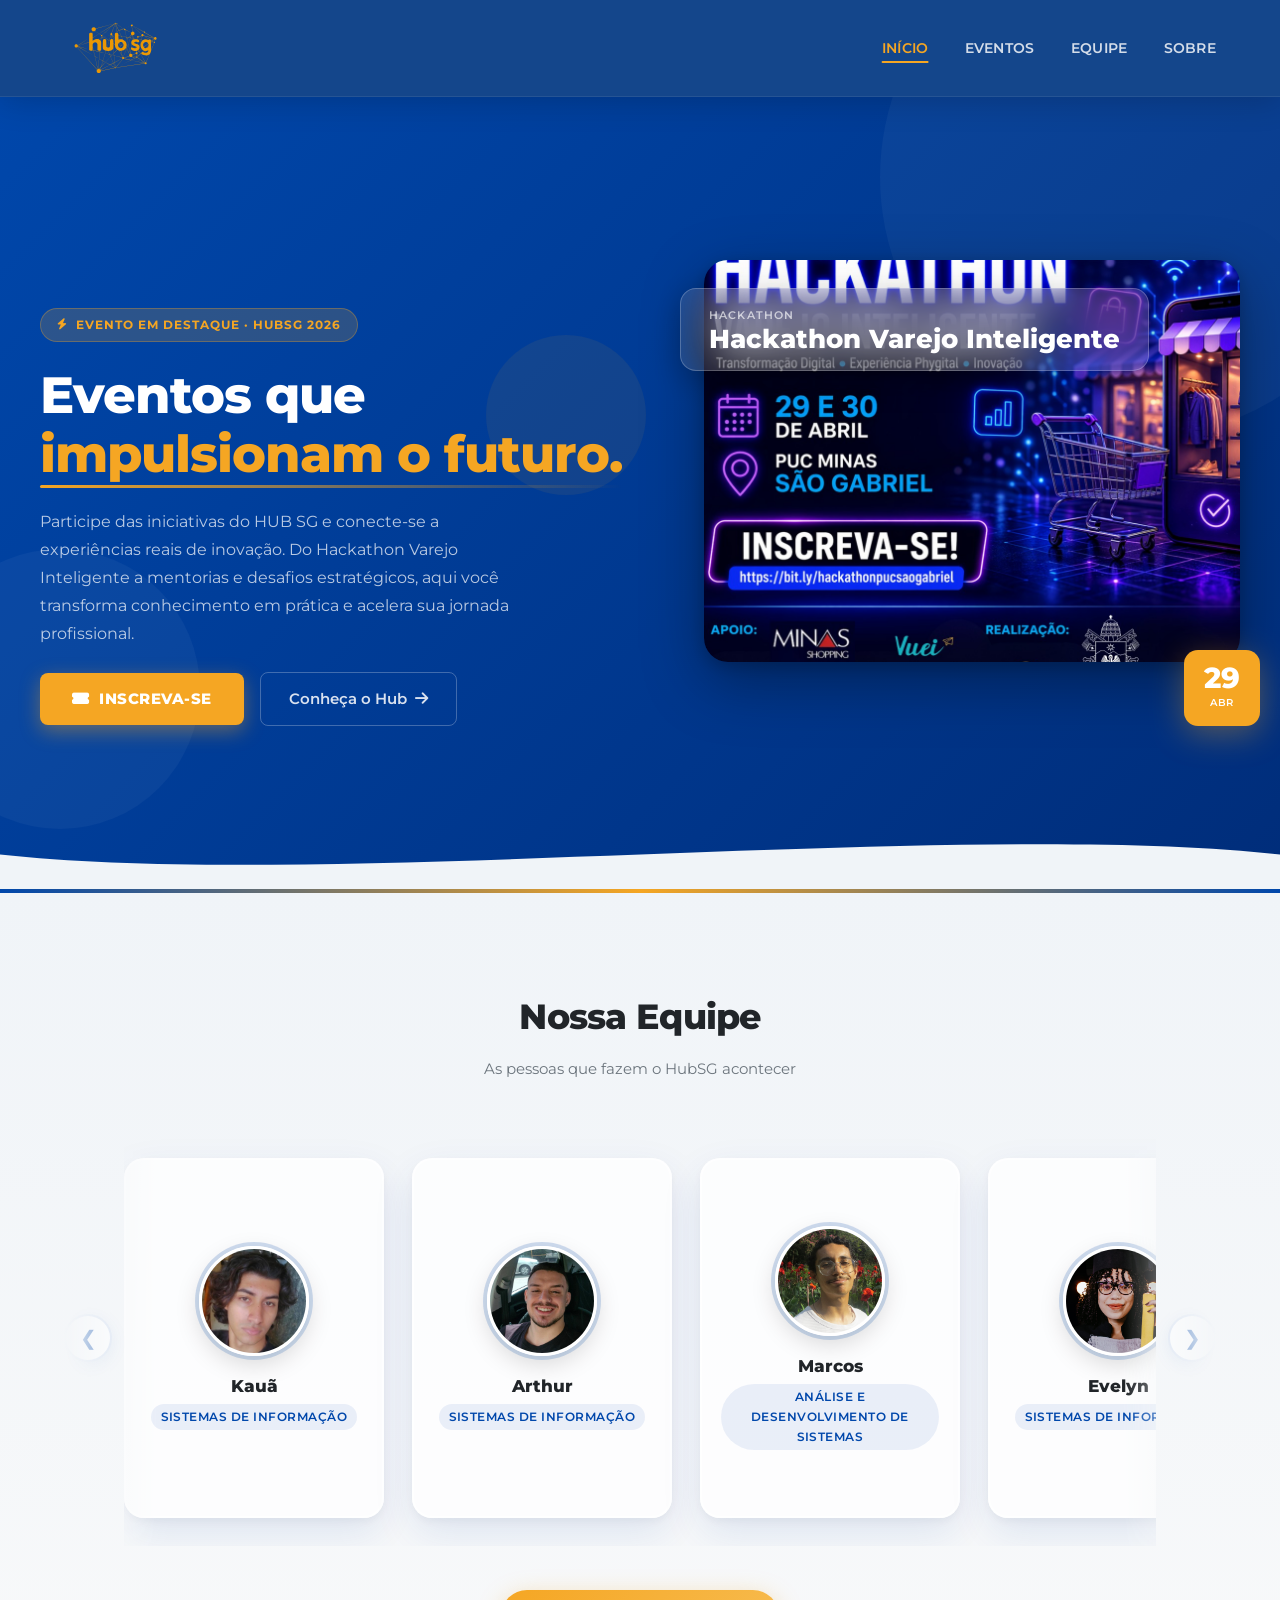
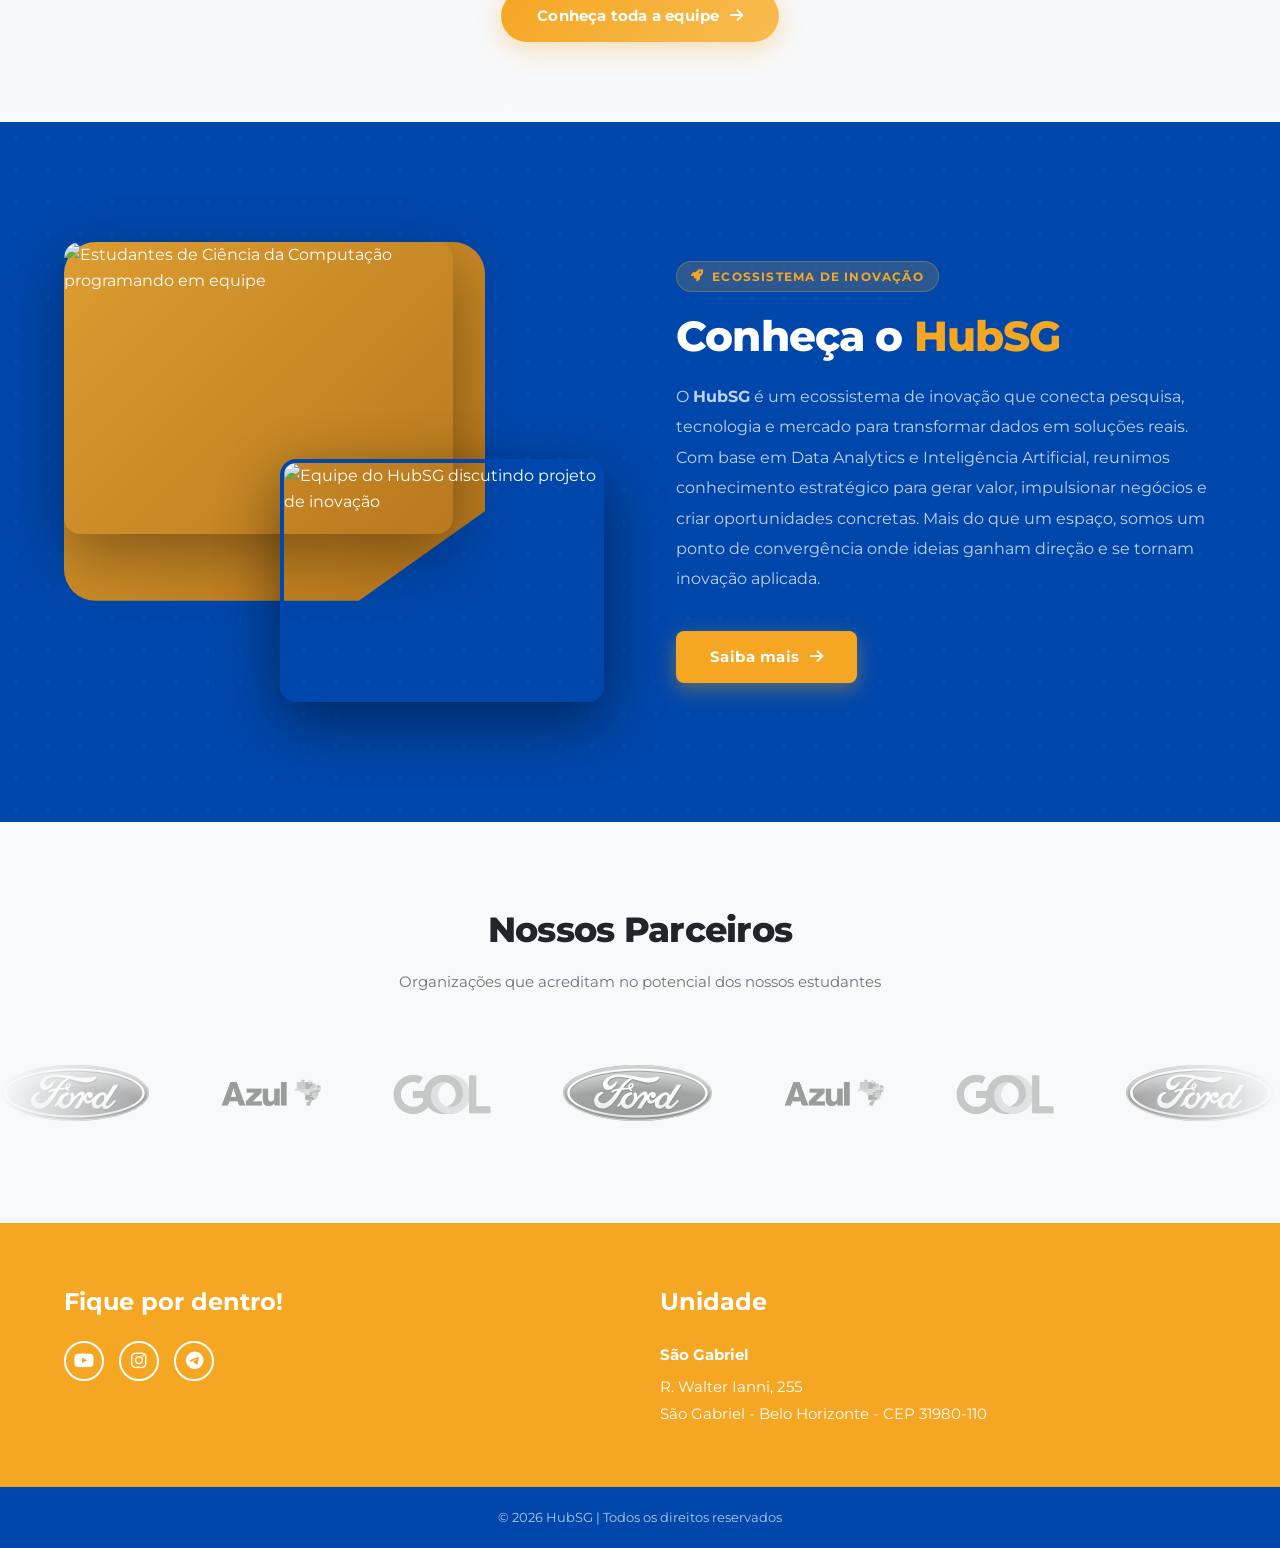
==== commit 77f37e57: "Alteração da logo" ====
--- a/index.html
+++ b/index.html
@@ -19,7 +19,8 @@
     <!-- Header -->
     <header>
         <div class="container nav-container">
-            <a href="#inicio" class="logo"><img src="src/assets/images/hero/image 34.png" alt="Logo HubSG"></a>
+            <a href="#inicio" class="logo"><img src="src/assets/images/hero/Logo - Hub Sg - Azul - GrafosV1.svg"
+                    alt="Logo HubSG"></a>
             <div class="menu-toggle" id="mobile-menu" aria-label="Abrir menu de navegação" aria-expanded="false">
                 <i class="fas fa-bars" aria-hidden="true"></i>
             </div>
@@ -59,7 +60,9 @@
                         </h1>
 
                         <p class="hero-subtitle">
-                            Participe das iniciativas do HUB SG e conecte-se a experiências reais de inovação. Do Hackathon Varejo Inteligente a mentorias e desafios estratégicos, aqui você transforma conhecimento em prática e acelera sua jornada profissional. 
+                            Participe das iniciativas do HUB SG e conecte-se a experiências reais de inovação. Do
+                            Hackathon Varejo Inteligente a mentorias e desafios estratégicos, aqui você transforma
+                            conhecimento em prática e acelera sua jornada profissional.
                         </p>
 
                         <div class="hero-cta-group">
@@ -146,7 +149,11 @@
                     </span>
                     <h2>Conheça o <em>HubSG</em></h2>
                     <p>
-                        O <strong>HubSG</strong> é um ecossistema de inovação que conecta pesquisa, tecnologia e mercado para transformar dados em soluções reais. Com base em Data Analytics e Inteligência Artificial, reunimos conhecimento estratégico para gerar valor, impulsionar negócios e criar oportunidades concretas. Mais do que um espaço, somos um ponto de convergência onde ideias ganham direção e se tornam inovação aplicada.
+                        O <strong>HubSG</strong> é um ecossistema de inovação que conecta pesquisa, tecnologia e mercado
+                        para transformar dados em soluções reais. Com base em Data Analytics e Inteligência Artificial,
+                        reunimos conhecimento estratégico para gerar valor, impulsionar negócios e criar oportunidades
+                        concretas. Mais do que um espaço, somos um ponto de convergência onde ideias ganham direção e se
+                        tornam inovação aplicada.
                     </p>
                     <a href="pages/sobre.html" class="btn-saiba-mais">
                         Saiba mais
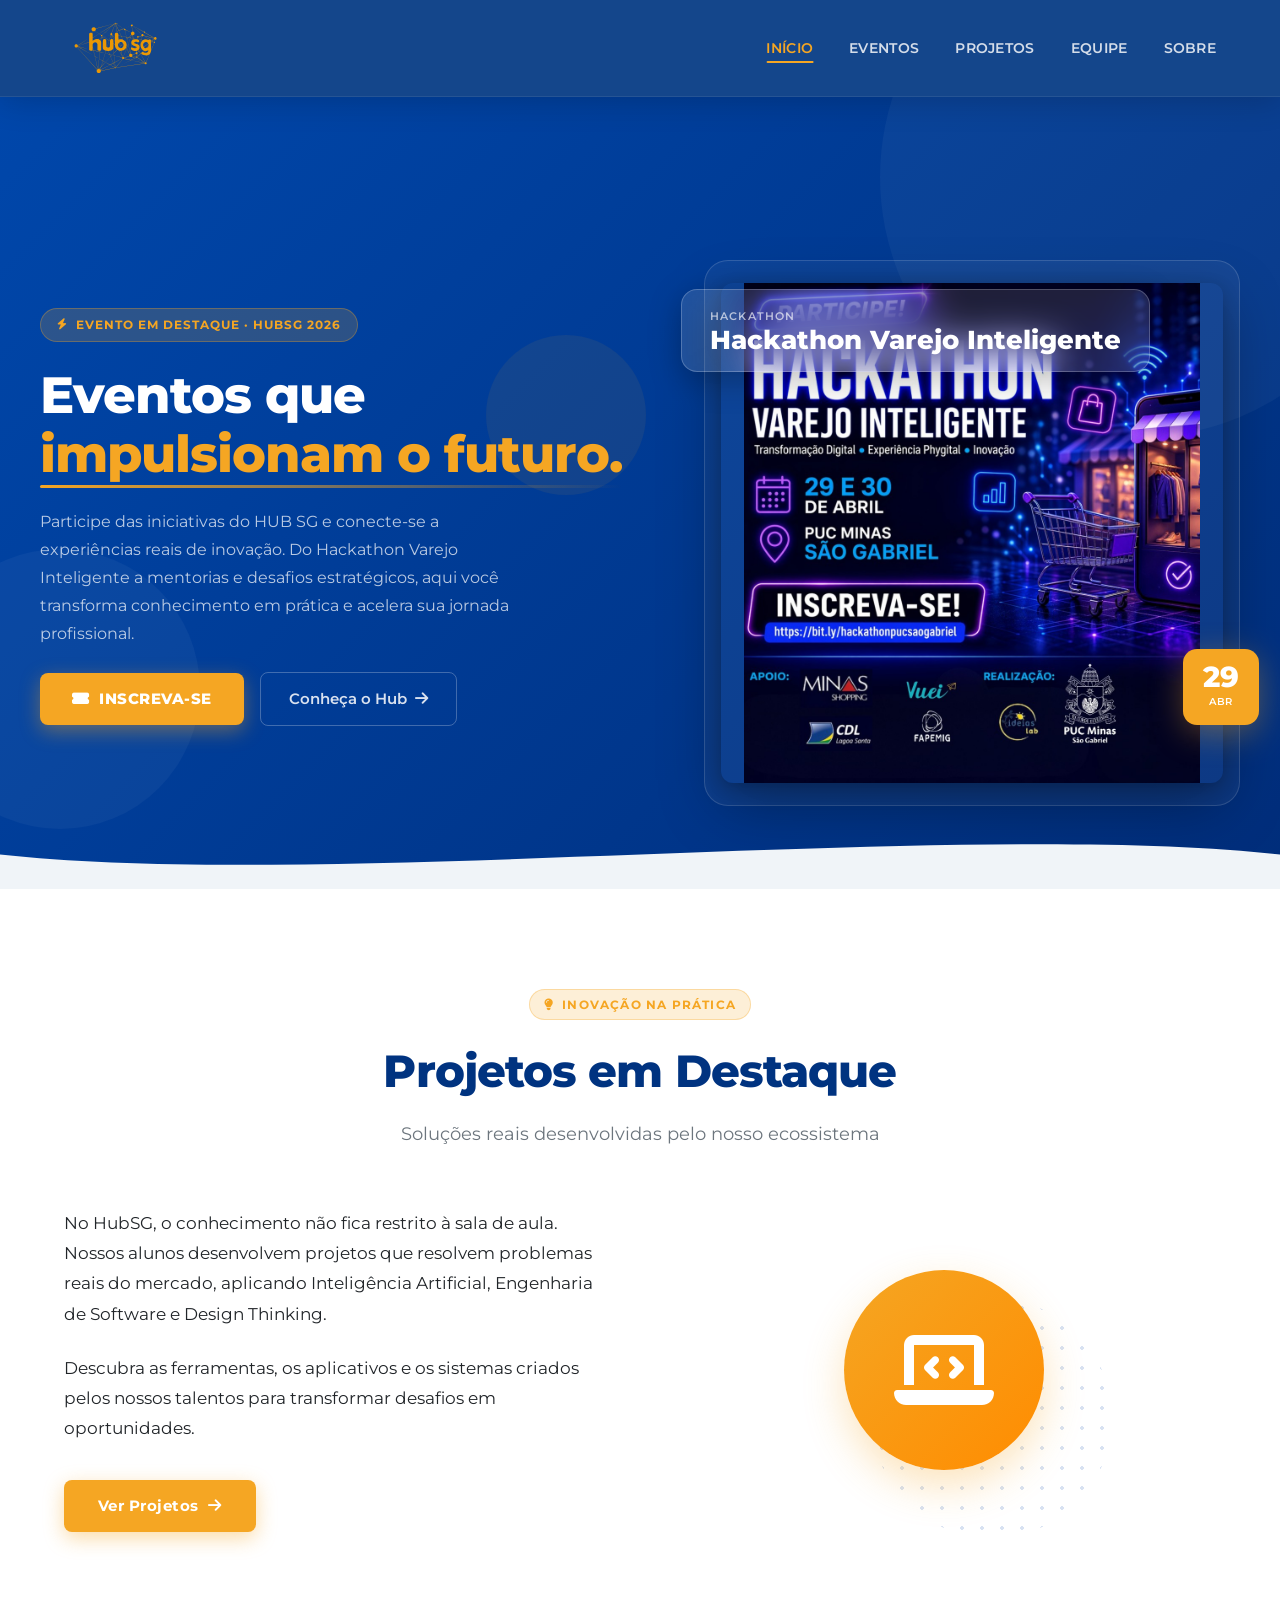
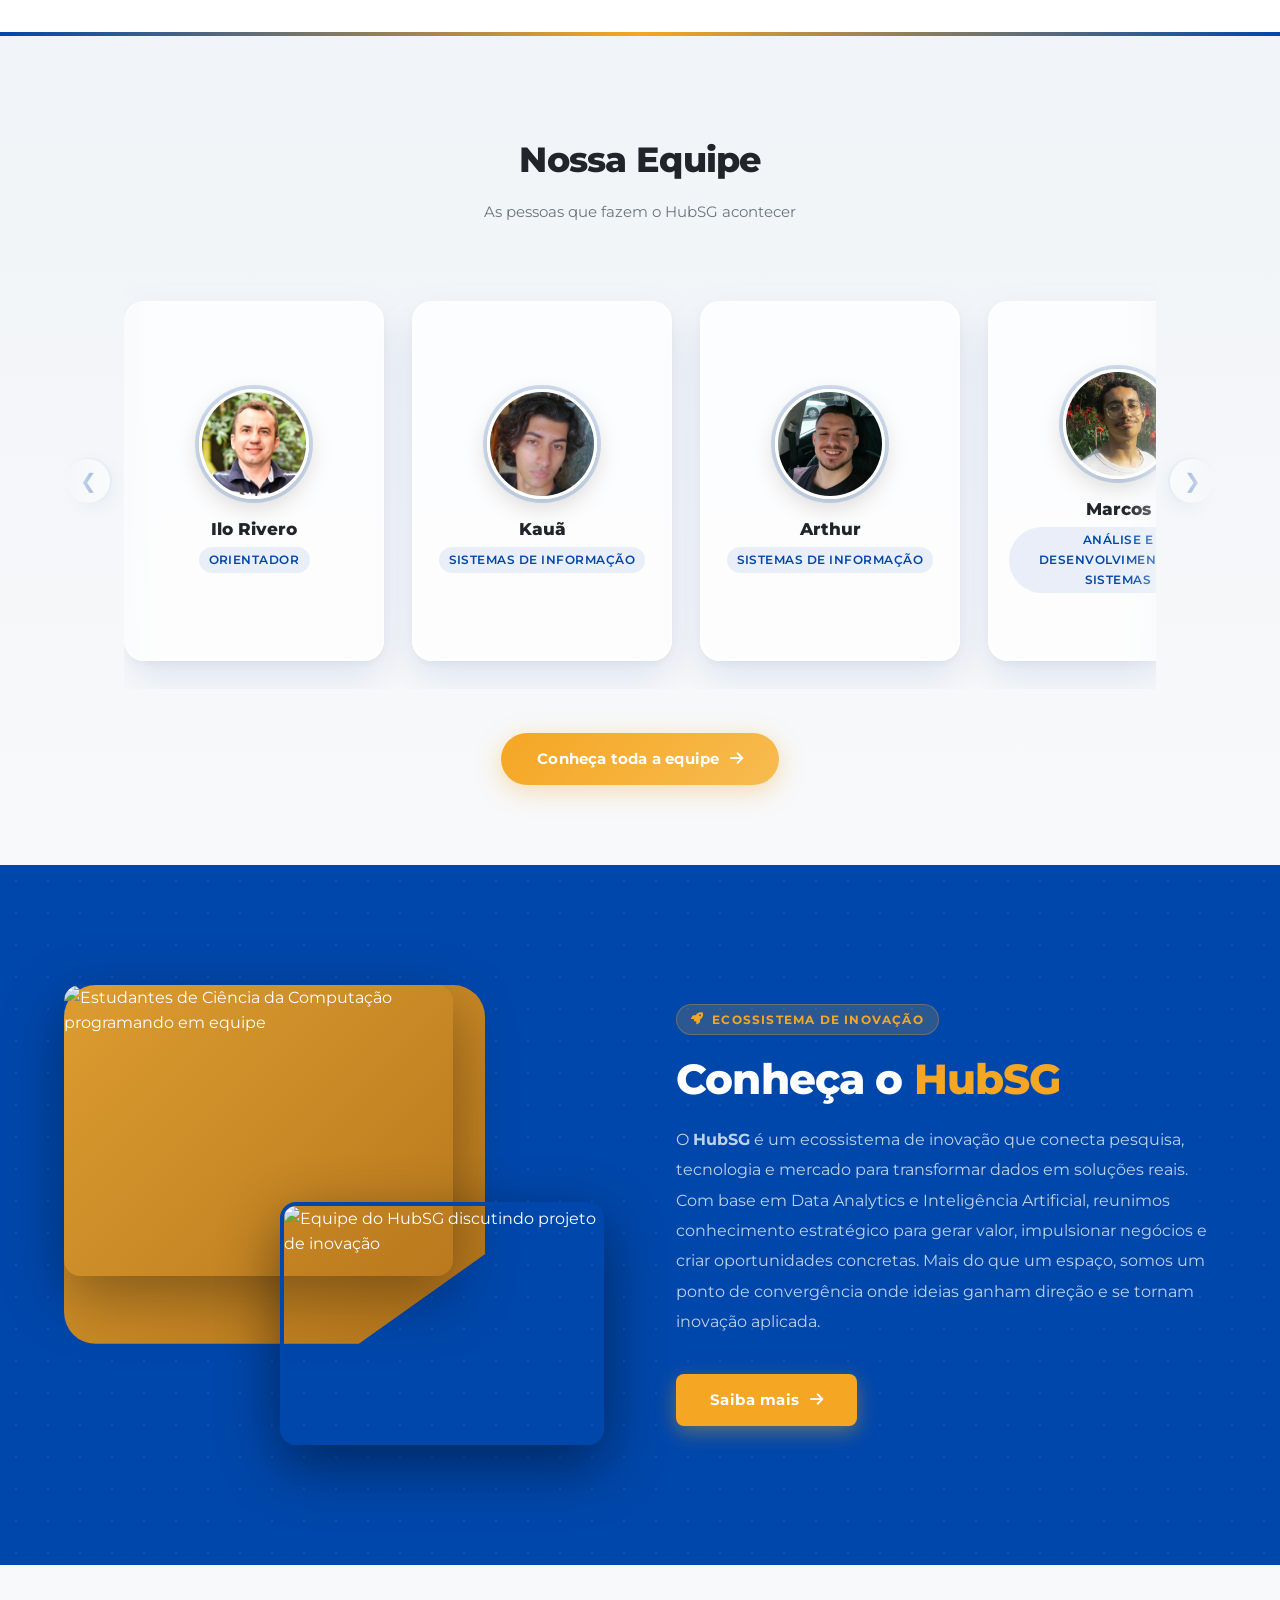
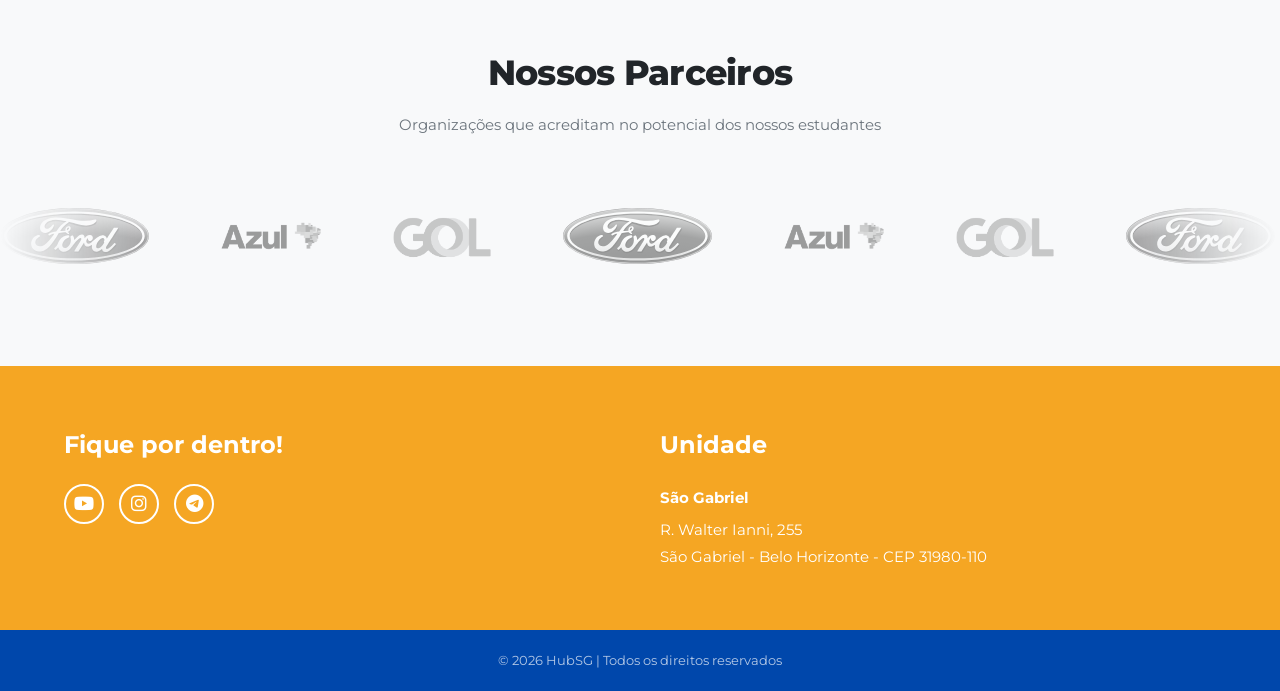
==== commit a2a9838d: "Criação da página de projetos, e teaser de projetos na página Inicial" ====
--- a/index.html
+++ b/index.html
@@ -27,6 +27,7 @@
             <ul class="nav-links" id="nav-links" role="list">
                 <li><a href="#inicio" class="active" aria-current="page">Início</a></li>
                 <li><a href="pages/eventos.html">Eventos</a></li>
+                <li><a href="pages/projetos.html">Projetos</a></li>
                 <li><a href="pages/equipe.html">Equipe</a></li>
                 <li><a href="pages/sobre.html">Sobre</a></li>
             </ul>
@@ -105,6 +106,36 @@
 
         </section>
 
+        <!-- Projetos Teaser Section -->
+        <section id="projetos-destaque" class="projetos-teaser animate-on-scroll">
+            <div class="container">
+                <div class="teaser-header">
+                    <span class="section-tag">
+                        <i class="fas fa-lightbulb"></i>
+                        Inovação na Prática
+                    </span>
+                    <h2 class="section-title">Projetos em Destaque</h2>
+                    <p class="section-subtitle">Soluções reais desenvolvidas pelo nosso ecossistema</p>
+                </div>
+                
+                <div class="teaser-content">
+                    <div class="teaser-text">
+                        <p>No HubSG, o conhecimento não fica restrito à sala de aula. Nossos alunos desenvolvem projetos que resolvem problemas reais do mercado, aplicando Inteligência Artificial, Engenharia de Software e Design Thinking.</p>
+                        <p>Descubra as ferramentas, os aplicativos e os sistemas criados pelos nossos talentos para transformar desafios em oportunidades.</p>
+                        <a href="pages/projetos.html" class="btn-saiba-mais">
+                            Ver Projetos
+                            <i class="fas fa-arrow-right"></i>
+                        </a>
+                    </div>
+                    <div class="teaser-visual" aria-hidden="true">
+                        <div class="visual-circle">
+                            <i class="fas fa-laptop-code"></i>
+                        </div>
+                        <div class="visual-dots"></div>
+                    </div>
+                </div>
+            </div>
+        </section>
 
         <!-- Equipe Section -->
         <section id="projetos" class="equipe animate-on-scroll">
--- a/src/assets/css/home.css
+++ b/src/assets/css/home.css
@@ -218,14 +218,25 @@
     position: relative;
     height: 100%;
     min-height: 480px;
+    /* Moldura elegante (glassmorphism) para atuar como quadro da imagem contain */
+    background: rgba(255, 255, 255, 0.05);
+    backdrop-filter: blur(12px);
+    -webkit-backdrop-filter: blur(12px);
+    border: 1px solid rgba(255, 255, 255, 0.15);
+    border-radius: 24px;
+    display: flex;
+    align-items: center;
+    justify-content: center;
+    padding: 16px;
 }
 
 .hero-visual__img {
     width: 100%;
-    max-height: 440px;
-    aspect-ratio: 4 / 3;
-    object-fit: cover;
-    border-radius: 24px;
+    height: auto;
+    max-height: 500px;
+    /* object-fit contain sem aspect-ratio fixo para exibir cartazes verticais por inteiro */
+    object-fit: contain;
+    border-radius: 12px;
     display: block;
     box-shadow:
         0 20px 60px rgba(0, 0, 0, 0.35),
@@ -309,6 +320,144 @@
 
 
 /* ================================================================
+   2.5 PROJETOS TEASER
+================================================================ */
+
+.projetos-teaser {
+    background-color: var(--white);
+    padding: 100px 0;
+    overflow: hidden;
+}
+
+.teaser-header {
+    text-align: center;
+    margin-bottom: 60px;
+}
+
+.teaser-header .section-tag {
+    display: inline-flex;
+    align-items: center;
+    gap: 8px;
+    background: rgba(245, 166, 35, 0.18);
+    color: var(--orange);
+    font-size: 0.75rem;
+    font-weight: 700;
+    letter-spacing: 0.1em;
+    text-transform: uppercase;
+    padding: 5px 14px;
+    border-radius: 100px;
+    border: 1px solid rgba(245, 166, 35, 0.3);
+    margin-bottom: 16px;
+}
+
+.teaser-header .section-title {
+    font-size: clamp(2rem, 4vw, 2.8rem);
+    font-weight: 800;
+    color: var(--dark-blue);
+    margin-bottom: 12px;
+}
+
+.teaser-header .section-subtitle {
+    font-size: 1.1rem;
+    color: #6c757d;
+}
+
+.teaser-content {
+    display: grid;
+    grid-template-columns: 1fr 1fr;
+    gap: 64px;
+    align-items: center;
+}
+
+.teaser-text p {
+    font-size: 1.05rem;
+    line-height: 1.8;
+    color: var(--dark-text);
+    margin-bottom: 24px;
+}
+
+.teaser-text .btn-saiba-mais {
+    margin-top: 12px;
+}
+
+.teaser-visual {
+    position: relative;
+    display: flex;
+    justify-content: center;
+    align-items: center;
+    min-height: 300px;
+}
+
+.visual-circle {
+    width: 200px;
+    height: 200px;
+    background: linear-gradient(135deg, var(--orange) 0%, #ff8c00 100%);
+    border-radius: 50%;
+    display: flex;
+    justify-content: center;
+    align-items: center;
+    box-shadow: 0 16px 40px rgba(245, 166, 35, 0.3);
+    position: relative;
+    z-index: 2;
+    animation: float 6s ease-in-out infinite;
+}
+
+.visual-circle i {
+    font-size: 80px;
+    color: var(--white);
+}
+
+.visual-dots {
+    position: absolute;
+    width: 240px;
+    height: 240px;
+    background-image: radial-gradient(var(--primary-blue) 2px, transparent 2px);
+    background-size: 20px 20px;
+    opacity: 0.15;
+    top: 50%;
+    left: 50%;
+    transform: translate(-30%, -30%);
+    z-index: 1;
+    border-radius: 50%;
+}
+
+@media (max-width: 992px) {
+    .teaser-content {
+        gap: 40px;
+    }
+    
+    .visual-circle {
+        width: 160px;
+        height: 160px;
+    }
+    
+    .visual-circle i {
+        font-size: 64px;
+    }
+}
+
+@media (max-width: 768px) {
+    .projetos-teaser {
+        padding: 60px 0;
+    }
+    
+    .teaser-content {
+        grid-template-columns: 1fr;
+        text-align: center;
+        gap: 48px;
+    }
+    
+    .teaser-text .btn-saiba-mais {
+        justify-content: center;
+        width: 100%;
+    }
+    
+    .visual-dots {
+        transform: translate(-50%, -50%);
+    }
+}
+
+/* ================================================================
    2. SEÇÃO ECOSSISTEMA
 ================================================================ */
 
@@ -567,13 +716,13 @@
         max-width: 560px;
         margin: 0 auto;
         width: 100%;
-        padding-bottom: 40px;
+        /* Aumentado o padding-bottom para afastar o fundo da badge de data que fica no canto */
+        padding-bottom: 56px;
     }
 
     .hero-visual__img {
-        max-height: 360px;
-        aspect-ratio: 16 / 9;
-        border-radius: 20px;
+        max-height: 400px;
+        border-radius: 12px;
     }
 
     /*
@@ -642,13 +791,12 @@
 
     .hero-visual {
         max-width: 100%;
-        padding-bottom: 28px;
+        padding-bottom: 44px;
     }
 
     .hero-visual__img {
-        max-height: 240px;
-        aspect-ratio: 3 / 2;
-        border-radius: 14px;
+        max-height: 350px;
+        border-radius: 10px;
     }
 
     .hero-glass-badge {
@@ -787,9 +935,8 @@
     }
 
     .hero-visual__img {
-        max-height: 200px;
-        aspect-ratio: 4 / 3;
-        border-radius: 12px;
+        max-height: 280px;
+        border-radius: 8px;
     }
 
     .hero-glass-badge {
--- a/src/assets/css/equipe.css
+++ b/src/assets/css/equipe.css
@@ -118,6 +118,7 @@
     animation: cardReveal 0.5s ease-out both;
     transition: transform 0.3s ease;
     cursor: pointer;
+    text-align: center;
 }
 
 .card-inner {
@@ -396,4 +397,4 @@
     transform: translateY(-4px);
     box-shadow: 0 14px 40px rgba(245, 166, 35, 0.52);
 }
-.btn-equipe-ver-todos:hover i { transform: translateX(5px); }+.btn-equipe-ver-todos:hover i { transform: translateX(5px); }
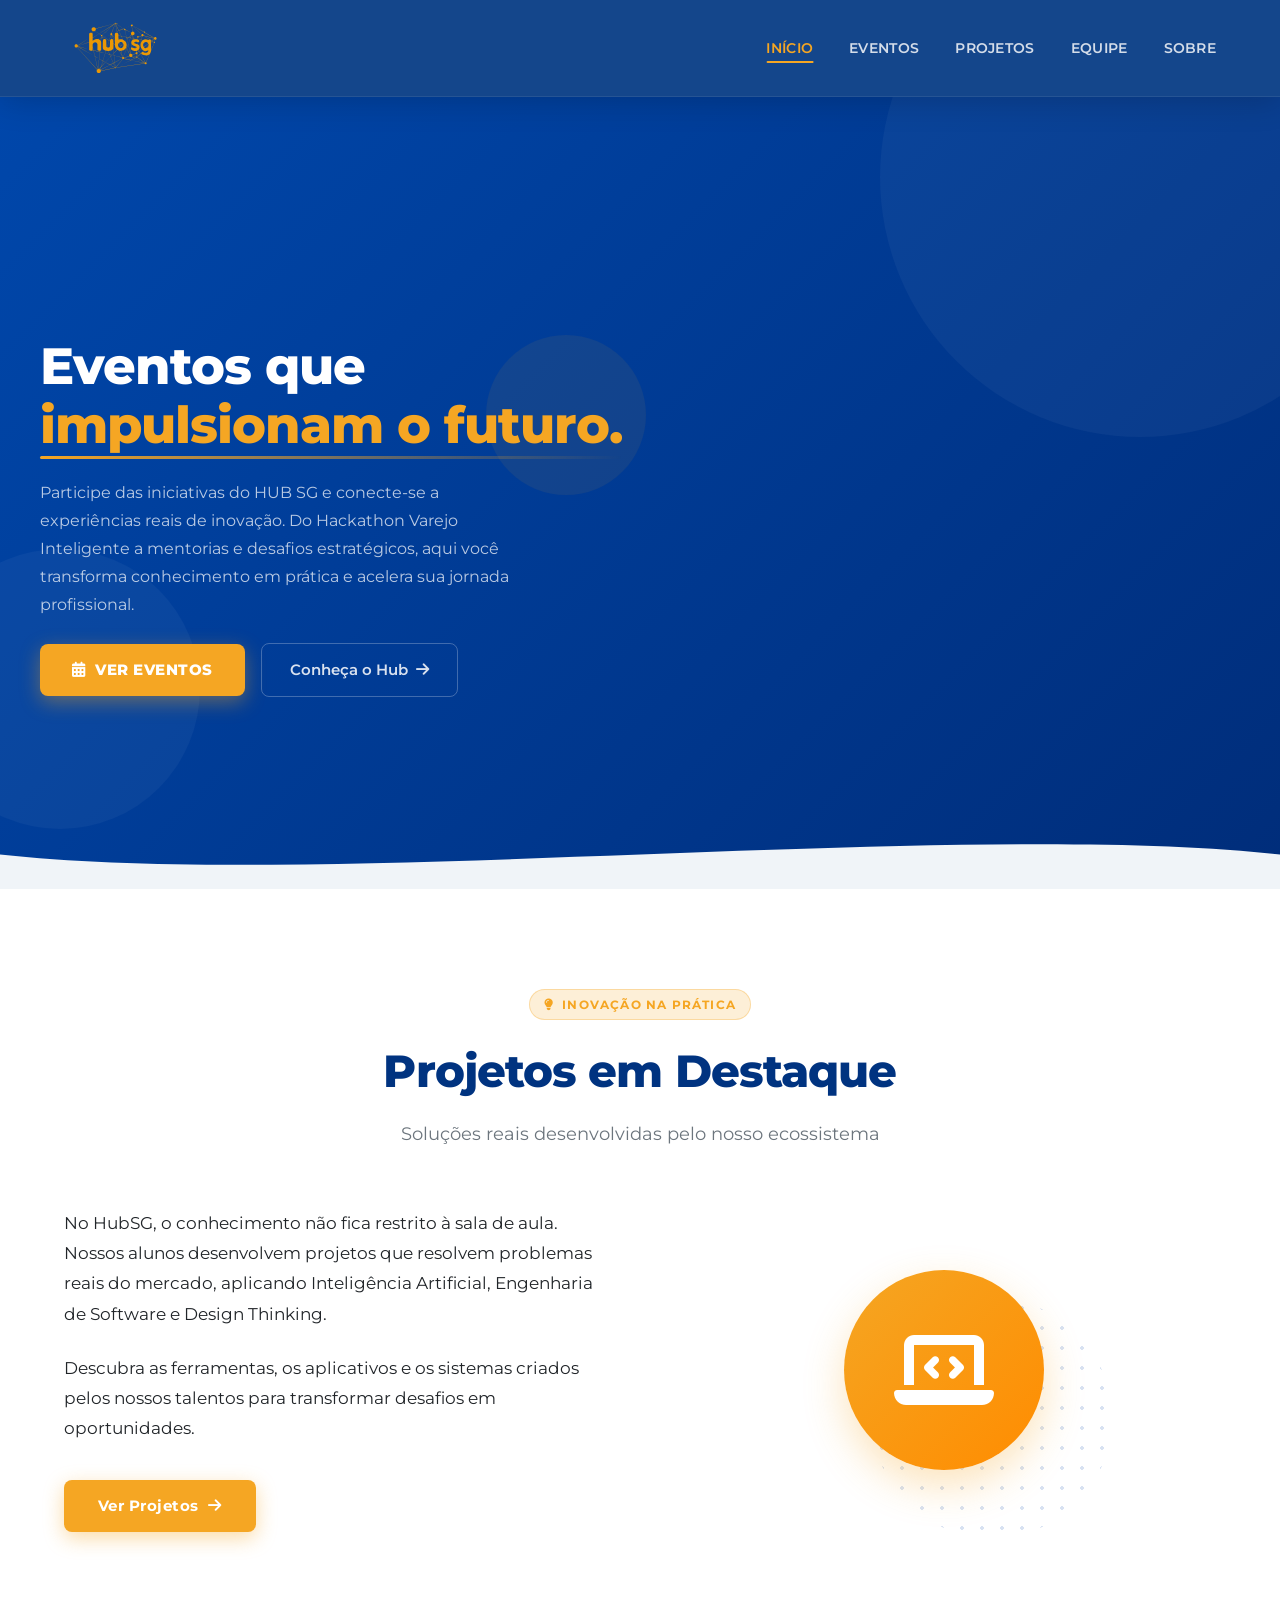
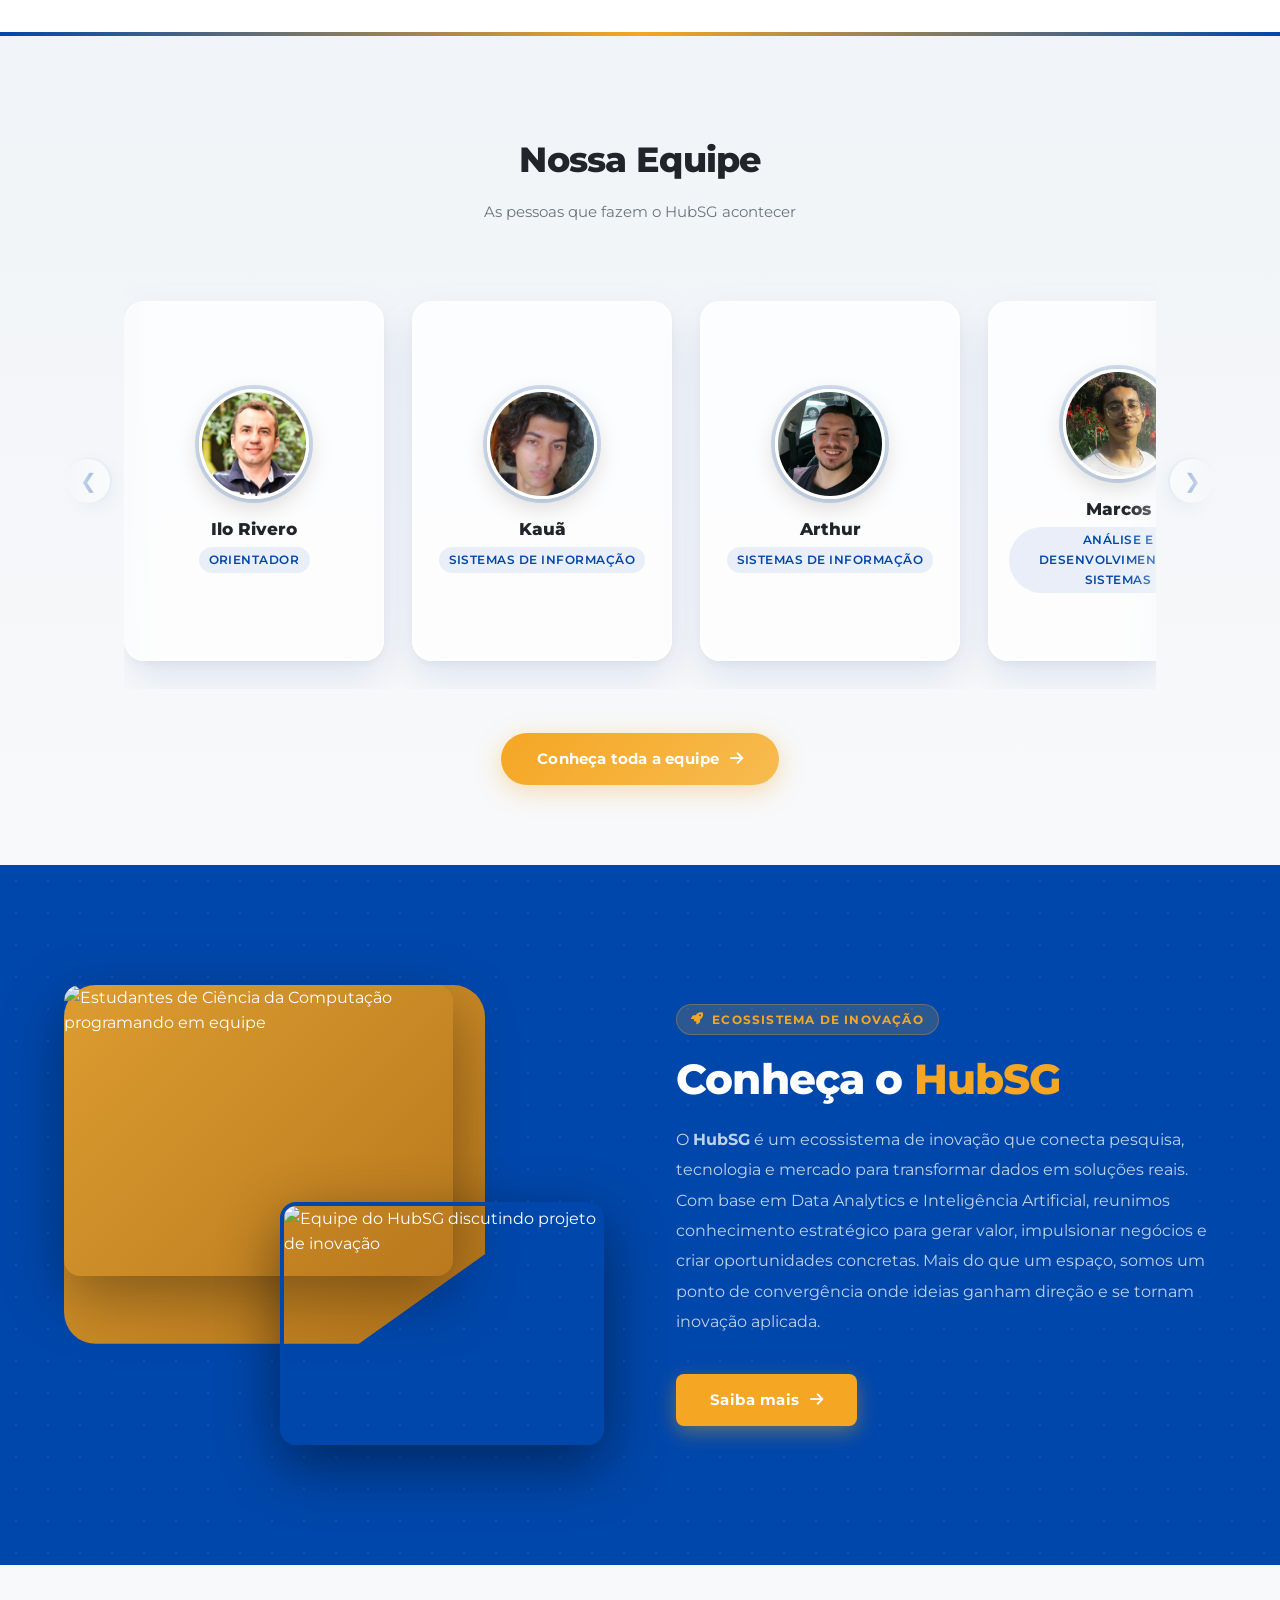
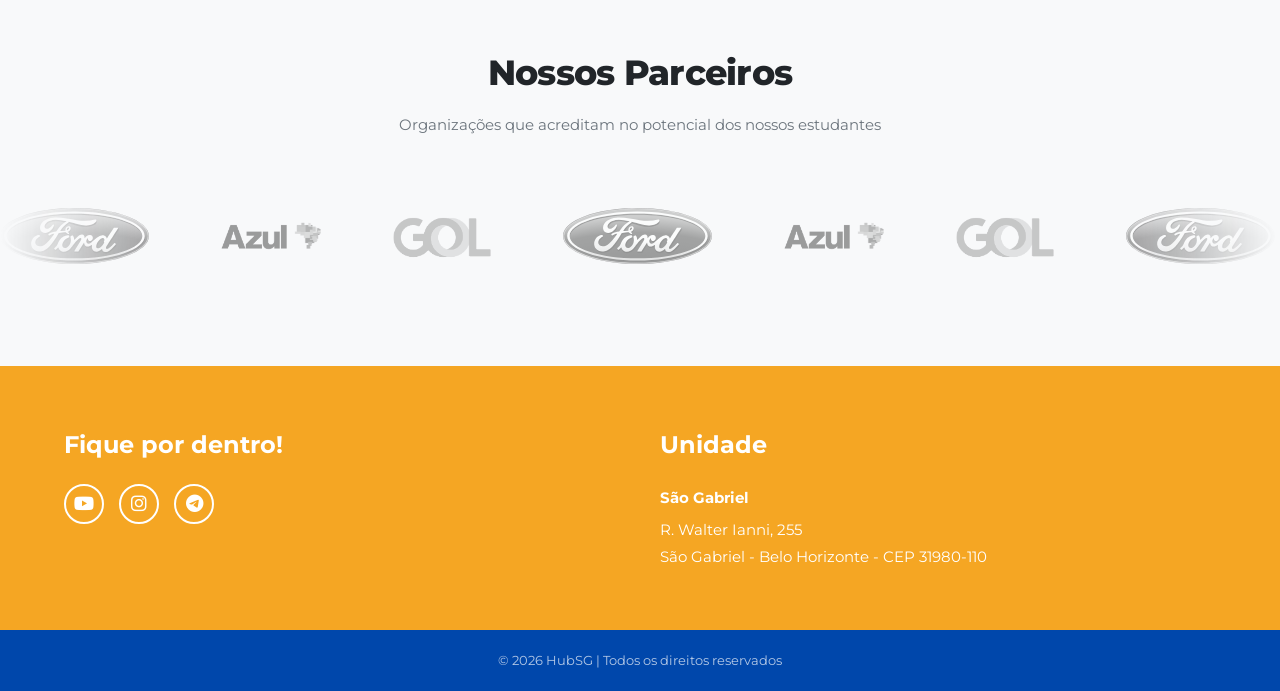
==== commit bb9f3eaf: "correção de bug: eventos passados apareciam em destaque no hero da homepage" ====
--- a/index.html
+++ b/index.html
@@ -80,9 +80,7 @@
 
                     <div class="hero-visual">
 
-                        <img id="hero-destaque-img" class="hero-visual__img"
-                            src="src/assets/images/eventos/hackathonVarejoInteligente.jpeg"
-                            alt="Alunos e professores colaborando em projetos de inovação">
+                        <img id="hero-destaque-img" class="hero-visual__img">
 
                         <div class="hero-glass-badge" id="hero-destaque-badge">
                             <span class="badge-label" id="hero-badge-label">Hub de Inovação</span>
--- a/src/assets/css/home.css
+++ b/src/assets/css/home.css
@@ -113,7 +113,8 @@
 }
 
 .hero-tag {
-    display: inline-flex;
+    display: none;
+    /*display: inline-flex;*/
     align-items: center;
     gap: 8px;
     background: rgba(245, 166, 35, 0.18);
@@ -224,7 +225,8 @@
     -webkit-backdrop-filter: blur(12px);
     border: 1px solid rgba(255, 255, 255, 0.15);
     border-radius: 24px;
-    display: flex;
+    /*display: flex;*/
+    display: none;
     align-items: center;
     justify-content: center;
     padding: 16px;
